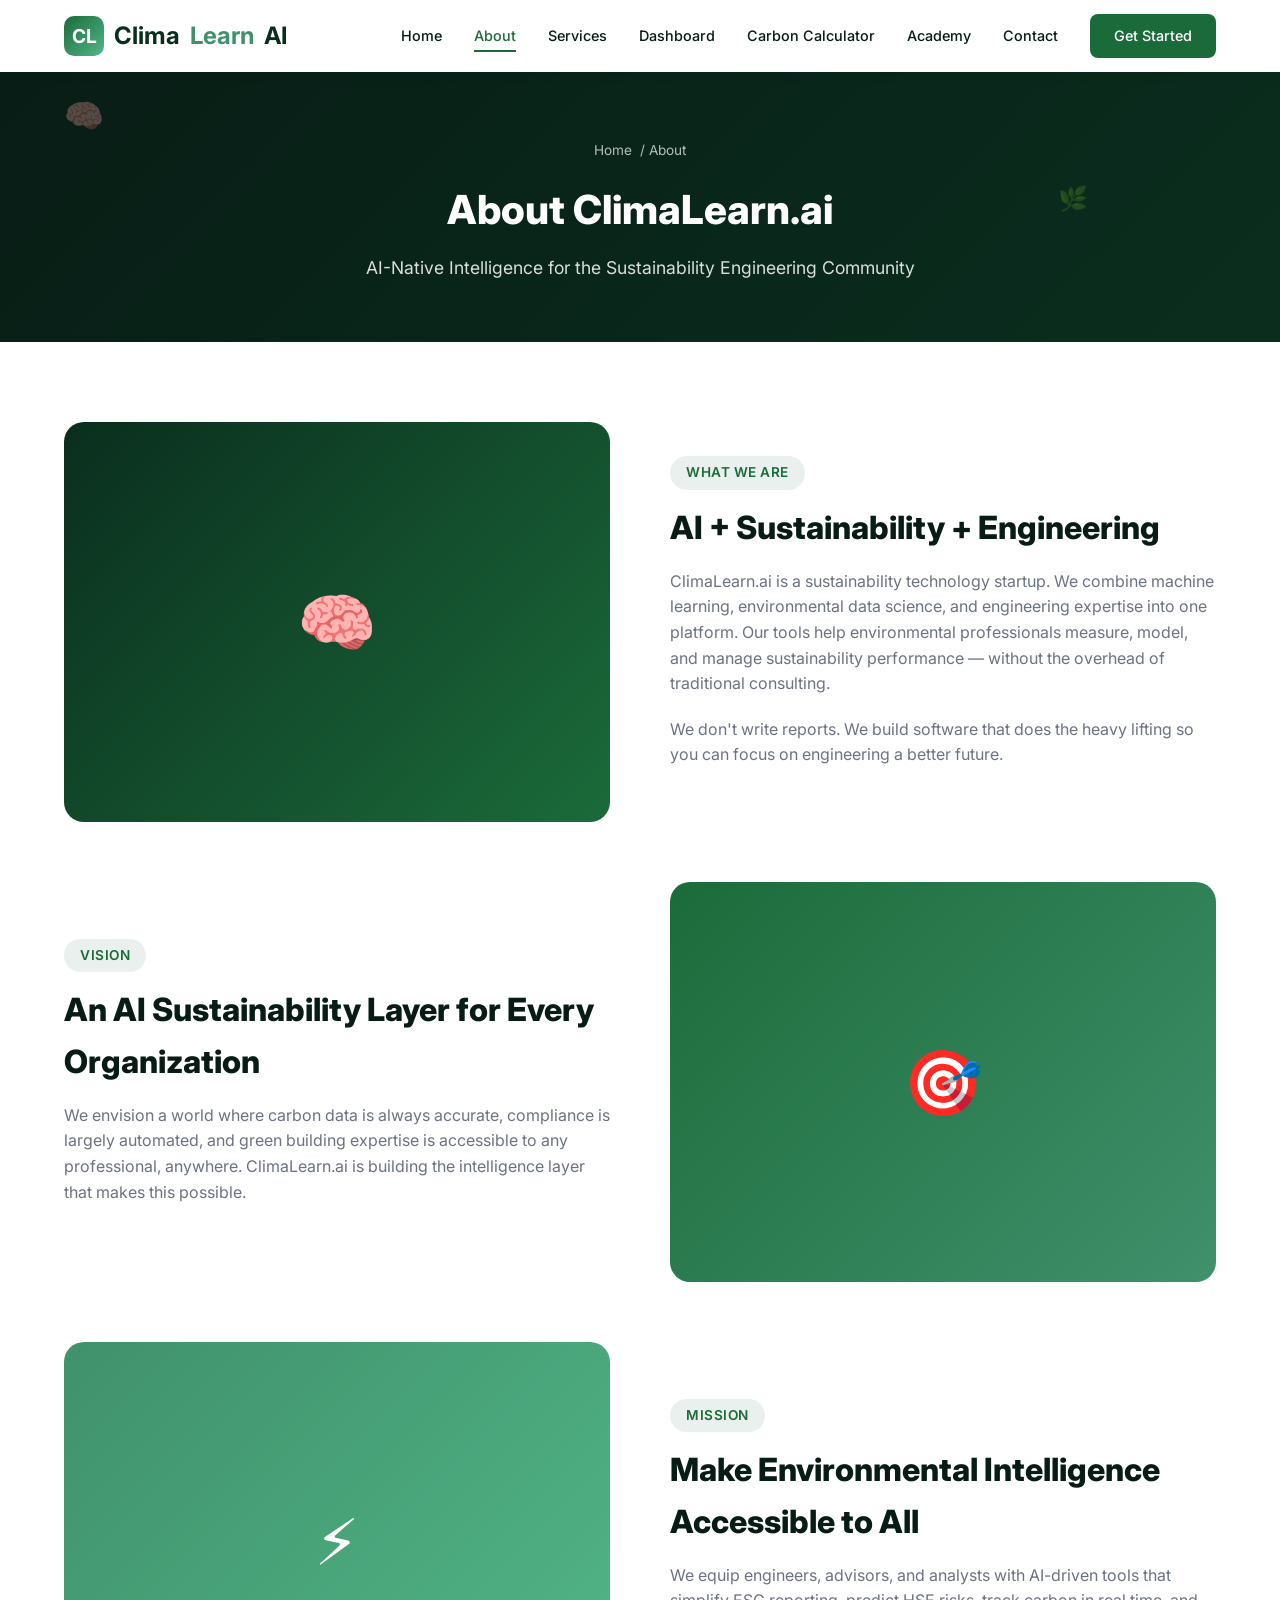
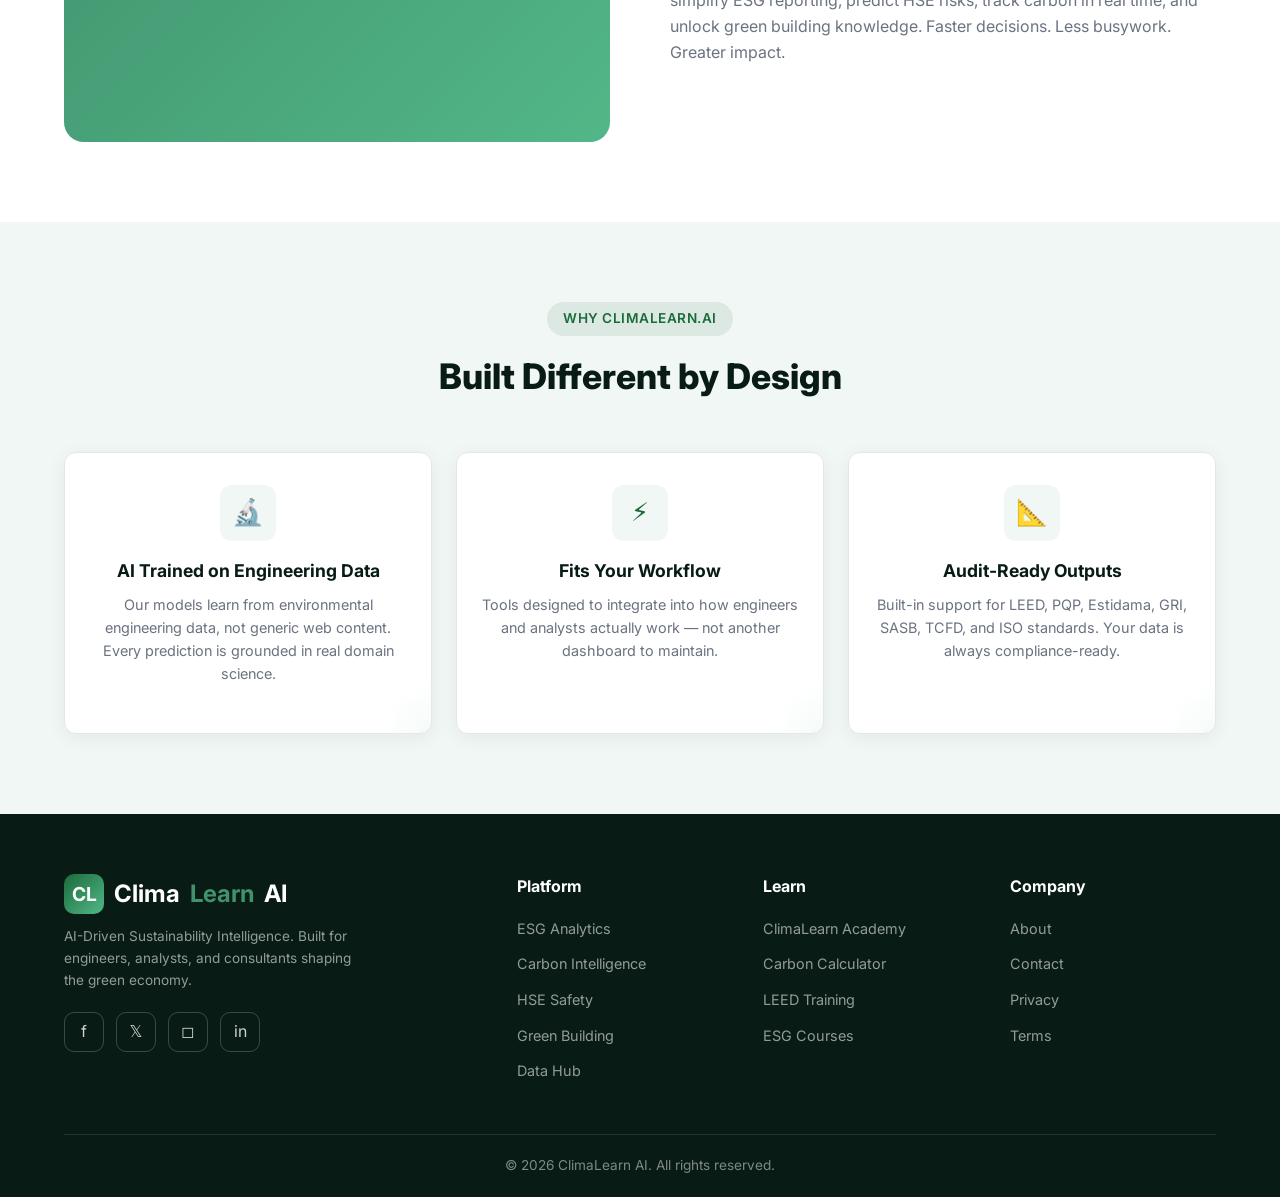
==== about.html @ 294148e2 "Add AI Sustainability Dashboard page with Chart.js KPIs, charts, AI insights, and CSV export" ====
<!DOCTYPE html>
<html lang="en">
<head>
  <meta charset="UTF-8">
  <meta name="viewport" content="width=device-width, initial-scale=1.0">
  <title>About - ClimaLearn AI</title>
  <meta name="description" content="ClimaLearn.ai is an AI-native platform for sustainability engineering, combining machine learning with environmental domain expertise.">
  <link rel="stylesheet" href="css/style.css">
</head>
<body>
  <header class="header">
    <div class="container header-inner">
      <a href="index.html" class="logo">
        <div class="logo-icon">CL</div>
        Clima<span>Learn</span> AI
      </a>
      <button class="mobile-toggle">☰</button>
      <nav class="nav">
        <a href="index.html">Home</a>
        <a href="about.html">About</a>
        <a href="services.html">Services</a>
        <a href="dashboard.html">Dashboard</a>
        <a href="carbon-calculator.html">Carbon Calculator</a>
        <a href="courses.html">Academy</a>
        <a href="contact.html">Contact</a>
        <a href="contact.html" class="nav-cta">Get Started</a>
      </nav>
    </div>
  </header>

  <section class="page-header">
    <div class="float-leaf float-leaf-1">🧠</div>
    <div class="float-leaf float-leaf-3">🌿</div>
    <div class="container">
      <div class="breadcrumb">
        <a href="index.html">Home</a> / About
      </div>
      <h1>About ClimaLearn.ai</h1>
      <p>AI-Native Intelligence for the Sustainability Engineering Community</p>
    </div>
  </section>

  <section class="section">
    <div class="container">
      <div class="about-grid" style="margin-bottom:60px;">
        <div class="about-visual" style="background:linear-gradient(135deg, #0a2e1e, #1b6b3a);">🧠</div>
        <div class="about-text fade-in">
          <span class="section-tag">What We Are</span>
          <h2>AI + Sustainability + Engineering</h2>
          <p>ClimaLearn.ai is a sustainability technology startup. We combine machine learning, environmental data science, and engineering expertise into one platform. Our tools help environmental professionals measure, model, and manage sustainability performance — without the overhead of traditional consulting.</p>
          <p>We don't write reports. We build software that does the heavy lifting so you can focus on engineering a better future.</p>
        </div>
      </div>

      <div class="about-grid" style="margin-bottom:60px;">
        <div class="about-text fade-in">
          <span class="section-tag">Vision</span>
          <h2>An AI Sustainability Layer for Every Organization</h2>
          <p>We envision a world where carbon data is always accurate, compliance is largely automated, and green building expertise is accessible to any professional, anywhere. ClimaLearn.ai is building the intelligence layer that makes this possible.</p>
        </div>
        <div class="about-visual" style="background:linear-gradient(135deg, #1b6b3a, #40916c);">🎯</div>
      </div>

      <div class="about-grid">
        <div class="about-visual" style="background:linear-gradient(135deg, #40916c, #52b788);">⚡</div>
        <div class="about-text fade-in">
          <span class="section-tag">Mission</span>
          <h2>Make Environmental Intelligence Accessible to All</h2>
          <p>We equip engineers, advisors, and analysts with AI-driven tools that simplify ESG reporting, predict HSE risks, track carbon in real time, and unlock green building knowledge. Faster decisions. Less busywork. Greater impact.</p>
        </div>
      </div>
    </div>
  </section>

  <section class="section about-section">
    <div class="container">
      <div class="section-header fade-in">
        <span class="section-tag">Why ClimaLearn.ai</span>
        <h2>Built Different by Design</h2>
      </div>
      <div class="services-grid" style="grid-template-columns:repeat(3,1fr);">
        <div class="service-card fade-in" style="text-align:center;">
          <div class="service-icon" style="margin:0 auto 16px;">🔬</div>
          <h3>AI Trained on Engineering Data</h3>
          <p>Our models learn from environmental engineering data, not generic web content. Every prediction is grounded in real domain science.</p>
        </div>
        <div class="service-card fade-in" style="text-align:center;">
          <div class="service-icon" style="margin:0 auto 16px;">⚡</div>
          <h3>Fits Your Workflow</h3>
          <p>Tools designed to integrate into how engineers and analysts actually work — not another dashboard to maintain.</p>
        </div>
        <div class="service-card fade-in" style="text-align:center;">
          <div class="service-icon" style="margin:0 auto 16px;">📐</div>
          <h3>Audit-Ready Outputs</h3>
          <p>Built-in support for LEED, PQP, Estidama, GRI, SASB, TCFD, and ISO standards. Your data is always compliance-ready.</p>
        </div>
      </div>
    </div>
  </section>

  <footer class="footer">
    <div class="container">
      <div class="footer-grid">
        <div class="footer-brand">
          <a href="index.html" class="logo">
            <div class="logo-icon">CL</div>
            Clima<span>Learn</span> AI
          </a>
          <p style="font-size:0.85rem;opacity:0.7;max-width:300px;">AI-Driven Sustainability Intelligence. Built for engineers, analysts, and consultants shaping the green economy.</p>
          <div class="footer-social">
            <a href="#" aria-label="Facebook">f</a>
            <a href="#" aria-label="Twitter">𝕏</a>
            <a href="#" aria-label="Instagram">◻</a>
            <a href="#" aria-label="LinkedIn">in</a>
          </div>
        </div>
        <div>
          <h4>Platform</h4>
          <ul>
            <li><a href="services.html">ESG Analytics</a></li>
            <li><a href="services.html">Carbon Intelligence</a></li>
            <li><a href="services.html">HSE Safety</a></li>
            <li><a href="services.html">Green Building</a></li>
            <li><a href="services.html">Data Hub</a></li>
          </ul>
        </div>
        <div>
          <h4>Learn</h4>
          <ul>
            <li><a href="courses.html">ClimaLearn Academy</a></li>
            <li><a href="carbon-calculator.html">Carbon Calculator</a></li>
            <li><a href="courses.html">LEED Training</a></li>
            <li><a href="courses.html">ESG Courses</a></li>
          </ul>
        </div>
        <div>
          <h4>Company</h4>
          <ul>
            <li><a href="about.html">About</a></li>
            <li><a href="contact.html">Contact</a></li>
            <li><a href="#">Privacy</a></li>
            <li><a href="#">Terms</a></li>
          </ul>
        </div>
      </div>
      <div class="footer-bottom">© 2026 ClimaLearn AI. All rights reserved.</div>
    </div>
  </footer>
  <script src="js/main.js"></script>
</body>
</html>
---- css/style.css ----
@import url('https://fonts.googleapis.com/css2?family=Inter:wght@400;500;600;700;800&display=swap');

* {
  margin: 0;
  padding: 0;
  box-sizing: border-box;
}

:root {
  --primary: #1b6b3a;
  --primary-dark: #0a2e1e;
  --primary-light: #40916c;
  --secondary: #95d5b2;
  --accent: #52b788;
  --light: #f0f7f4;
  --dark: #081c15;
  --gray: #6b7280;
  --light-gray: #e5e7eb;
  --white: #ffffff;
  --chart: #00b4d8;
  --warn: #f4a261;
  --error: #e76f51;
  --shadow: 0 4px 20px rgba(0, 0, 0, 0.06);
  --shadow-hover: 0 8px 30px rgba(0, 0, 0, 0.1);
  --radius: 12px;
  --transition: all 0.3s ease;
}

html {
  scroll-behavior: smooth;
}

body {
  font-family: 'Inter', system-ui, -apple-system, sans-serif;
  color: #333;
  line-height: 1.6;
  background: var(--white);
}

a {
  text-decoration: none;
  color: inherit;
}

ul {
  list-style: none;
}

.container {
  max-width: 1200px;
  margin: 0 auto;
  padding: 0 24px;
}

/* Header */
.header {
  position: fixed;
  top: 0;
  left: 0;
  right: 0;
  z-index: 1000;
  background: var(--white);
  box-shadow: 0 2px 10px rgba(0, 0, 0, 0.06);
  transition: var(--transition);
}

.header.scrolled {
  box-shadow: 0 4px 20px rgba(0, 0, 0, 0.1);
}

.header-inner {
  display: flex;
  align-items: center;
  justify-content: space-between;
  height: 72px;
}

.logo {
  display: flex;
  align-items: center;
  gap: 10px;
  font-size: 1.5rem;
  font-weight: 700;
  color: var(--primary-dark);
}

.logo-icon {
  width: 40px;
  height: 40px;
  background: linear-gradient(135deg, var(--primary), var(--accent));
  border-radius: 10px;
  display: flex;
  align-items: center;
  justify-content: center;
  color: white;
  font-size: 1.2rem;
}

.logo span {
  color: var(--primary-light);
}

.nav {
  display: flex;
  align-items: center;
  gap: 32px;
}

.nav a {
  font-size: 0.9rem;
  font-weight: 500;
  color: var(--dark);
  transition: var(--transition);
  position: relative;
}

.nav a::after {
  content: '';
  position: absolute;
  bottom: -4px;
  left: 0;
  width: 0;
  height: 2px;
  background: var(--primary);
  transition: var(--transition);
}

.nav a:hover::after,
.nav a.active::after {
  width: 100%;
}

.nav a:hover {
  color: var(--primary);
}

.nav a.active {
  color: var(--primary);
}

.nav-cta {
  background: var(--primary);
  color: var(--white) !important;
  padding: 10px 24px;
  border-radius: 8px;
  font-weight: 600;
  transition: var(--transition);
}

.nav-cta::after {
  display: none !important;
}

.nav-cta:hover {
  background: var(--primary-dark) !important;
  color: var(--white) !important;
}

.mobile-toggle {
  display: none;
  background: none;
  border: none;
  font-size: 1.5rem;
  cursor: pointer;
  color: var(--dark);
}

/* Hero */
.hero {
  padding: 140px 0 80px;
  background: linear-gradient(135deg, var(--light) 0%, #d8f3dc 100%);
  position: relative;
  overflow: hidden;
}

.hero::before {
  content: '';
  position: absolute;
  top: -50%;
  right: -20%;
  width: 600px;
  height: 600px;
  background: radial-gradient(circle, rgba(82, 183, 136, 0.15) 0%, transparent 70%);
  border-radius: 50%;
}

.hero .container {
  display: grid;
  grid-template-columns: 1fr 1fr;
  gap: 60px;
  align-items: center;
  position: relative;
  z-index: 1;
}

.hero-content h1 {
  font-size: 3rem;
  font-weight: 800;
  line-height: 1.2;
  color: var(--dark);
  margin-bottom: 20px;
}

.hero-content h1 span {
  color: var(--primary);
  position: relative;
}

.hero-content p {
  font-size: 1.1rem;
  color: var(--gray);
  margin-bottom: 32px;
  max-width: 540px;
}

.hero-buttons {
  display: flex;
  gap: 16px;
  flex-wrap: wrap;
}

.btn {
  display: inline-flex;
  align-items: center;
  gap: 8px;
  padding: 14px 32px;
  border-radius: 8px;
  font-weight: 600;
  font-size: 0.95rem;
  border: none;
  cursor: pointer;
  transition: var(--transition);
}

.btn-primary {
  background: var(--primary);
  color: var(--white);
}

.btn-primary:hover {
  background: var(--primary-dark);
  transform: translateY(-2px);
  box-shadow: 0 8px 25px rgba(45, 106, 79, 0.3);
}

.btn-outline {
  background: transparent;
  border: 2px solid var(--primary);
  color: var(--primary);
}

.btn-outline:hover {
  background: var(--primary);
  color: var(--white);
  transform: translateY(-2px);
}

.btn-light {
  background: var(--white);
  color: var(--primary);
}

.btn-light:hover {
  box-shadow: var(--shadow-hover);
  transform: translateY(-2px);
}

.hero-image {
  display: flex;
  justify-content: center;
}

.hero-illustration {
  width: 100%;
  max-width: 500px;
  height: 400px;
  background: linear-gradient(135deg, var(--primary-light), var(--accent), var(--secondary));
  border-radius: 20px;
  display: flex;
  align-items: center;
  justify-content: center;
  color: white;
  font-size: 5rem;
  position: relative;
  overflow: hidden;
}

.hero-illustration::before {
  content: '';
  position: absolute;
  inset: 0;
  background: url("data:image/svg+xml,%3Csvg xmlns='http://www.w3.org/2000/svg' viewBox='0 0 800 800'%3E%3Cpath fill='%23ffffff' fill-opacity='0.1' d='M400 0C179.1 0 0 179.1 0 400s179.1 400 400 400 400-179.1 400-400S620.9 0 400 0z'/%3E%3C/svg%3E") center/cover;
  opacity: 0.3;
}

/* Stats Bar */
.stats-bar {
  background: var(--white);
  padding: 40px 0;
  border-bottom: 1px solid var(--light-gray);
}

.stats-grid {
  display: grid;
  grid-template-columns: repeat(4, 1fr);
  gap: 24px;
  text-align: center;
}

.stat-item h3 {
  font-size: 2.2rem;
  font-weight: 800;
  color: var(--primary);
  margin-bottom: 4px;
}

.stat-item p {
  font-size: 0.9rem;
  color: var(--gray);
}

/* Sections */
.section {
  padding: 80px 0;
}

.section-header {
  text-align: center;
  margin-bottom: 48px;
}

.section-tag {
  display: inline-block;
  background: rgba(45, 106, 79, 0.1);
  color: var(--primary);
  padding: 6px 16px;
  border-radius: 20px;
  font-size: 0.85rem;
  font-weight: 600;
  margin-bottom: 12px;
  text-transform: uppercase;
  letter-spacing: 0.5px;
}

.section-header h2 {
  font-size: 2.2rem;
  font-weight: 800;
  color: var(--dark);
  margin-bottom: 12px;
}

.section-header p {
  color: var(--gray);
  max-width: 600px;
  margin: 0 auto;
  font-size: 1.05rem;
}

/* Services Grid */
.services-grid {
  display: grid;
  grid-template-columns: repeat(3, 1fr);
  gap: 24px;
}

.service-card {
  background: var(--white);
  border-radius: var(--radius);
  padding: 32px 24px;
  box-shadow: var(--shadow);
  transition: var(--transition);
  border: 1px solid var(--light-gray);
  position: relative;
  overflow: hidden;
}

.service-card:hover {
  transform: translateY(-6px);
  box-shadow: var(--shadow-hover);
  border-color: var(--secondary);
}

.service-card::before {
  content: '';
  position: absolute;
  top: 0;
  left: 0;
  right: 0;
  height: 4px;
  background: linear-gradient(90deg, var(--primary), var(--accent));
  transform: scaleX(0);
  transform-origin: left;
  transition: var(--transition);
}

.service-card:hover::before {
  transform: scaleX(1);
}

.service-icon {
  width: 56px;
  height: 56px;
  background: var(--light);
  border-radius: 12px;
  display: flex;
  align-items: center;
  justify-content: center;
  font-size: 1.6rem;
  margin-bottom: 16px;
  color: var(--primary);
}

.service-card h3 {
  font-size: 1.1rem;
  font-weight: 700;
  color: var(--dark);
  margin-bottom: 8px;
}

.service-card p {
  font-size: 0.9rem;
  color: var(--gray);
  margin-bottom: 16px;
  line-height: 1.6;
}

.service-link {
  color: var(--primary);
  font-weight: 600;
  font-size: 0.9rem;
  display: inline-flex;
  align-items: center;
  gap: 6px;
  transition: var(--transition);
}

.service-link:hover {
  gap: 10px;
}

/* About Section */
.about-section {
  background: var(--light);
}

.about-grid {
  display: grid;
  grid-template-columns: 1fr 1fr;
  gap: 60px;
  align-items: center;
}

.about-visual {
  width: 100%;
  height: 400px;
  background: linear-gradient(135deg, var(--primary-dark), var(--primary));
  border-radius: 20px;
  display: flex;
  align-items: center;
  justify-content: center;
  color: white;
  font-size: 4rem;
  position: relative;
}

.about-text h2 {
  font-size: 2rem;
  font-weight: 800;
  color: var(--dark);
  margin-bottom: 16px;
}

.about-text p {
  color: var(--gray);
  margin-bottom: 20px;
  font-size: 1rem;
}

.about-text .btn {
  margin-top: 8px;
}

/* Solutions / Features */
.features-grid {
  display: grid;
  grid-template-columns: repeat(2, 1fr);
  gap: 20px;
}

.feature-card {
  display: flex;
  align-items: flex-start;
  gap: 16px;
  padding: 24px;
  background: var(--light);
  border-radius: var(--radius);
  transition: var(--transition);
}

.feature-card:hover {
  background: #d8f3dc;
}

.feature-icon {
  width: 44px;
  height: 44px;
  min-width: 44px;
  background: var(--white);
  border-radius: 10px;
  display: flex;
  align-items: center;
  justify-content: center;
  font-size: 1.2rem;
  color: var(--primary);
  box-shadow: 0 2px 8px rgba(0, 0, 0, 0.06);
}

.feature-card h4 {
  font-size: 1rem;
  font-weight: 700;
  color: var(--dark);
  margin-bottom: 4px;
}

.feature-card p {
  font-size: 0.85rem;
  color: var(--gray);
}

/* Courses */
.courses-section {
  background: var(--light);
}

.courses-grid {
  display: grid;
  grid-template-columns: repeat(3, 1fr);
  gap: 24px;
}

.course-card {
  background: var(--white);
  border-radius: var(--radius);
  overflow: hidden;
  box-shadow: var(--shadow);
  transition: var(--transition);
}

.course-card:hover {
  transform: translateY(-4px);
  box-shadow: var(--shadow-hover);
}

.course-image {
  height: 180px;
  background: linear-gradient(135deg, var(--primary), var(--accent));
  display: flex;
  align-items: center;
  justify-content: center;
  color: white;
  font-size: 2.5rem;
}

.course-body {
  padding: 20px;
}

.course-body h3 {
  font-size: 1.05rem;
  font-weight: 700;
  margin-bottom: 8px;
  color: var(--dark);
}

.course-body p {
  font-size: 0.85rem;
  color: var(--gray);
  margin-bottom: 12px;
}

.course-meta {
  display: flex;
  justify-content: space-between;
  align-items: center;
  padding-top: 12px;
  border-top: 1px solid var(--light-gray);
  font-size: 0.85rem;
}

.course-price {
  font-weight: 700;
  color: var(--primary);
  font-size: 1.1rem;
}

.course-instructor {
  color: var(--gray);
  font-size: 0.8rem;
}

/* Pricing */
.pricing-grid {
  display: grid;
  grid-template-columns: repeat(4, 1fr);
  gap: 20px;
}

.pricing-card {
  background: var(--white);
  border-radius: var(--radius);
  padding: 28px 20px;
  text-align: center;
  box-shadow: var(--shadow);
  border: 1px solid var(--light-gray);
  transition: var(--transition);
}

.pricing-card:hover {
  transform: translateY(-4px);
  box-shadow: var(--shadow-hover);
}

.pricing-card.featured {
  border-color: var(--primary);
  position: relative;
}

.pricing-card.featured::before {
  content: 'Popular';
  position: absolute;
  top: -12px;
  left: 50%;
  transform: translateX(-50%);
  background: var(--primary);
  color: var(--white);
  padding: 4px 16px;
  border-radius: 20px;
  font-size: 0.75rem;
  font-weight: 600;
}

.pricing-icon {
  font-size: 2rem;
  margin-bottom: 12px;
}

.pricing-card h4 {
  font-size: 1rem;
  font-weight: 700;
  color: var(--dark);
  margin-bottom: 4px;
}

.pricing-card .price {
  font-size: 2rem;
  font-weight: 800;
  color: var(--primary);
  margin: 8px 0;
}

.pricing-card .price span {
  font-size: 0.9rem;
  color: var(--gray);
  font-weight: 400;
}

.pricing-features {
  margin: 16px 0;
}

.pricing-features li {
  padding: 6px 0;
  font-size: 0.85rem;
  color: var(--gray);
}

.pricing-card .btn {
  width: 100%;
  justify-content: center;
}

/* Carbon Calculator */
.calculator-section {
  background: var(--light);
}

.calculator-wrapper {
  max-width: 700px;
  margin: 0 auto;
  background: var(--white);
  border-radius: var(--radius);
  padding: 40px;
  box-shadow: var(--shadow);
}

.form-group {
  margin-bottom: 24px;
}

.form-group label {
  display: block;
  font-weight: 600;
  color: var(--dark);
  margin-bottom: 8px;
  font-size: 0.95rem;
}

.form-group input,
.form-group select {
  width: 100%;
  padding: 12px 16px;
  border: 2px solid var(--light-gray);
  border-radius: 8px;
  font-size: 0.95rem;
  transition: var(--transition);
  font-family: inherit;
}

.form-group input:focus,
.form-group select:focus {
  outline: none;
  border-color: var(--primary);
  box-shadow: 0 0 0 3px rgba(45, 106, 79, 0.1);
}

.calculator-result {
  text-align: center;
  padding: 24px;
  background: var(--light);
  border-radius: var(--radius);
  margin-top: 24px;
}

.calculator-result.hidden {
  display: none;
}

.calculator-result .result-number {
  font-size: 3rem;
  font-weight: 800;
  color: var(--primary);
}

.calculator-result p {
  color: var(--gray);
  font-size: 0.95rem;
}

/* Contact */
.contact-grid {
  display: grid;
  grid-template-columns: 1fr 1fr;
  gap: 48px;
}

.contact-info h3 {
  font-size: 1.5rem;
  font-weight: 700;
  color: var(--dark);
  margin-bottom: 16px;
}

.contact-info p {
  color: var(--gray);
  margin-bottom: 24px;
}

.contact-detail {
  display: flex;
  align-items: center;
  gap: 12px;
  margin-bottom: 16px;
}

.contact-detail .icon {
  width: 40px;
  height: 40px;
  background: var(--light);
  border-radius: 10px;
  display: flex;
  align-items: center;
  justify-content: center;
  color: var(--primary);
  font-size: 1.1rem;
}

.contact-detail div {
  font-size: 0.9rem;
}

.contact-detail div strong {
  display: block;
  color: var(--dark);
  font-size: 0.85rem;
}

.contact-form input,
.contact-form textarea {
  width: 100%;
  padding: 14px 16px;
  border: 2px solid var(--light-gray);
  border-radius: 8px;
  font-size: 0.95rem;
  transition: var(--transition);
  margin-bottom: 16px;
  font-family: inherit;
}

.contact-form input:focus,
.contact-form textarea:focus {
  outline: none;
  border-color: var(--primary);
  box-shadow: 0 0 0 3px rgba(45, 106, 79, 0.1);
}

.contact-form textarea {
  resize: vertical;
  min-height: 120px;
}

/* Page Header */
.page-header {
  padding: 140px 0 60px;
  background: linear-gradient(135deg, var(--dark) 0%, var(--primary-dark) 100%);
  color: var(--white);
  text-align: center;
}

.page-header h1 {
  font-size: 2.5rem;
  font-weight: 800;
  margin-bottom: 12px;
}

.page-header p {
  font-size: 1.1rem;
  opacity: 0.85;
  max-width: 600px;
  margin: 0 auto;
}

/* Breadcrumb */
.breadcrumb {
  display: flex;
  justify-content: center;
  gap: 8px;
  margin-bottom: 16px;
  font-size: 0.85rem;
  opacity: 0.7;
}

.breadcrumb a {
  color: var(--white);
}

.breadcrumb a:hover {
  text-decoration: underline;
}

/* Footer */
.footer {
  background: var(--dark);
  color: rgba(255, 255, 255, 0.8);
  padding: 60px 0 0;
}

.footer-grid {
  display: grid;
  grid-template-columns: 2fr 1fr 1fr 1fr;
  gap: 40px;
  padding-bottom: 40px;
  border-bottom: 1px solid rgba(255, 255, 255, 0.1);
}

.footer-brand .logo {
  color: var(--white);
  margin-bottom: 12px;
}

.footer-brand p {
  font-size: 0.9rem;
  opacity: 0.7;
  margin-bottom: 20px;
  max-width: 300px;
}

.footer h4 {
  color: var(--white);
  font-size: 1rem;
  font-weight: 700;
  margin-bottom: 16px;
}

.footer ul li {
  margin-bottom: 10px;
}

.footer ul li a {
  font-size: 0.9rem;
  opacity: 0.7;
  transition: var(--transition);
}

.footer ul li a:hover {
  opacity: 1;
  color: var(--accent);
}

.footer-social {
  display: flex;
  gap: 12px;
  margin-top: 16px;
}

.footer-social a {
  width: 40px;
  height: 40px;
  border-radius: 10px;
  border: 1px solid rgba(255, 255, 255, 0.2);
  display: flex;
  align-items: center;
  justify-content: center;
  transition: var(--transition);
  font-size: 1rem;
}

.footer-social a:hover {
  background: var(--primary);
  border-color: var(--primary);
}

.footer-bottom {
  text-align: center;
  padding: 20px 0;
  font-size: 0.85rem;
  opacity: 0.6;
}

/* Floating Animations */
@keyframes float {
  0%, 100% { transform: translateY(0) rotate(0deg); }
  33% { transform: translateY(-20px) rotate(5deg); }
  66% { transform: translateY(-10px) rotate(-3deg); }
}

@keyframes float-slow {
  0%, 100% { transform: translateY(0) translateX(0); }
  50% { transform: translateY(-15px) translateX(10px); }
}

@keyframes spin-slow {
  0% { transform: rotate(0deg); }
  100% { transform: rotate(360deg); }
}

@keyframes pulse-glow {
  0%, 100% { opacity: 0.6; transform: scale(1); }
  50% { opacity: 1; transform: scale(1.05); }
}

@keyframes slide-in-left {
  0% { transform: translateX(-100px); opacity: 0; }
  100% { transform: translateX(0); opacity: 1; }
}

@keyframes slide-in-right {
  0% { transform: translateX(100px); opacity: 0; }
  100% { transform: translateX(0); opacity: 1; }
}

@keyframes bounce-arrow {
  0%, 100% { transform: translateY(0); }
  50% { transform: translateY(10px); }
}

.float-leaf {
  position: absolute;
  font-size: 2rem;
  opacity: 0.3;
  pointer-events: none;
  z-index: 0;
}

.float-leaf-1 {
  top: 10%;
  left: 5%;
  animation: float 6s ease-in-out infinite;
}

.float-leaf-2 {
  bottom: 15%;
  right: 8%;
  animation: float-slow 8s ease-in-out infinite;
  font-size: 3rem;
}

.float-leaf-3 {
  top: 20%;
  right: 15%;
  animation: spin-slow 12s linear infinite;
  font-size: 1.5rem;
}

.float-leaf-4 {
  bottom: 25%;
  left: 10%;
  animation: float 7s ease-in-out infinite;
  animation-delay: -2s;
}

.bounce-arrow {
  animation: bounce-arrow 2s ease-in-out infinite;
}

.pulse-icon {
  animation: pulse-glow 3s ease-in-out infinite;
}

.hero-illustration {
  animation: float-slow 6s ease-in-out infinite;
}

.service-card:nth-child(1) .service-icon { animation: float 5s ease-in-out infinite; }
.service-card:nth-child(2) .service-icon { animation: float 6s ease-in-out infinite; animation-delay: -1s; }
.service-card:nth-child(3) .service-icon { animation: float 5.5s ease-in-out infinite; animation-delay: -2s; }
.service-card:nth-child(4) .service-icon { animation: float 7s ease-in-out infinite; animation-delay: -0.5s; }
.service-card:nth-child(5) .service-icon { animation: float 6.5s ease-in-out infinite; animation-delay: -1.5s; }
.service-card:nth-child(6) .service-icon { animation: float 5.8s ease-in-out infinite; animation-delay: -2.5s; }

/* Hero decorative shapes */
.hero-shape {
  position: absolute;
  border-radius: 50%;
  pointer-events: none;
  z-index: 0;
}

.hero-shape-1 {
  width: 80px;
  height: 80px;
  background: rgba(82, 183, 136, 0.1);
  top: 15%;
  right: 10%;
  animation: float 7s ease-in-out infinite;
}

.hero-shape-2 {
  width: 50px;
  height: 50px;
  background: rgba(45, 106, 79, 0.08);
  bottom: 20%;
  left: 8%;
  animation: float-slow 9s ease-in-out infinite;
}

.hero-shape-3 {
  width: 120px;
  height: 120px;
  border: 2px solid rgba(82, 183, 136, 0.1);
  top: 30%;
  left: 20%;
  animation: spin-slow 15s linear infinite;
}

/* Service card hover image effect */
.service-card {
  overflow: hidden;
}

.service-card::after {
  content: '';
  position: absolute;
  bottom: -50px;
  right: -50px;
  width: 100px;
  height: 100px;
  background: radial-gradient(circle, rgba(82, 183, 136, 0.06) 0%, transparent 70%);
  border-radius: 50%;
  transition: var(--transition);
}

.service-card:hover::after {
  transform: scale(3);
}

/* Floating decorative elements on pages */
.deco-leaf {
  position: absolute;
  opacity: 0.08;
  pointer-events: none;
  font-size: 4rem;
}

.deco-leaf-tl {
  top: 40px;
  left: 20px;
  animation: float 8s ease-in-out infinite;
}

.deco-leaf-br {
  bottom: 40px;
  right: 20px;
  animation: spin-slow 20s linear infinite;
}

/* Responsive */
@media (max-width: 968px) {
  .hero .container {
    grid-template-columns: 1fr;
    text-align: center;
  }

  .hero-content p {
    margin: 0 auto 32px;
  }

  .hero-buttons {
    justify-content: center;
  }

  .hero-illustration {
    height: 300px;
  }

  .services-grid,
  .courses-grid {
    grid-template-columns: repeat(2, 1fr);
  }

  .pricing-grid {
    grid-template-columns: repeat(2, 1fr);
  }

  .stats-grid {
    grid-template-columns: repeat(2, 1fr);
  }

  .about-grid {
    grid-template-columns: 1fr;
  }

  .contact-grid {
    grid-template-columns: 1fr;
  }

  .footer-grid {
    grid-template-columns: 1fr 1fr;
  }

  .features-grid {
    grid-template-columns: 1fr;
  }
}

@media (max-width: 640px) {
  .mobile-toggle {
    display: block;
  }

  .nav {
    display: none;
    position: absolute;
    top: 72px;
    left: 0;
    right: 0;
    background: var(--white);
    flex-direction: column;
    padding: 24px;
    box-shadow: 0 10px 30px rgba(0, 0, 0, 0.1);
    gap: 16px;
  }

  .nav.open {
    display: flex;
  }

  .services-grid,
  .courses-grid,
  .pricing-grid {
    grid-template-columns: 1fr;
  }

  .hero-content h1 {
    font-size: 2rem;
  }

  .section-header h2 {
    font-size: 1.6rem;
  }

  .calculator-wrapper {
    padding: 24px;
  }

  .stats-grid {
    grid-template-columns: repeat(2, 1fr);
  }

  .footer-grid {
    grid-template-columns: 1fr;
  }
}

/* Animations */
.fade-in {
  opacity: 0;
  transform: translateY(20px);
  transition: opacity 0.6s ease, transform 0.6s ease;
}

.fade-in.visible {
  opacity: 1;
  transform: translateY(0);
}
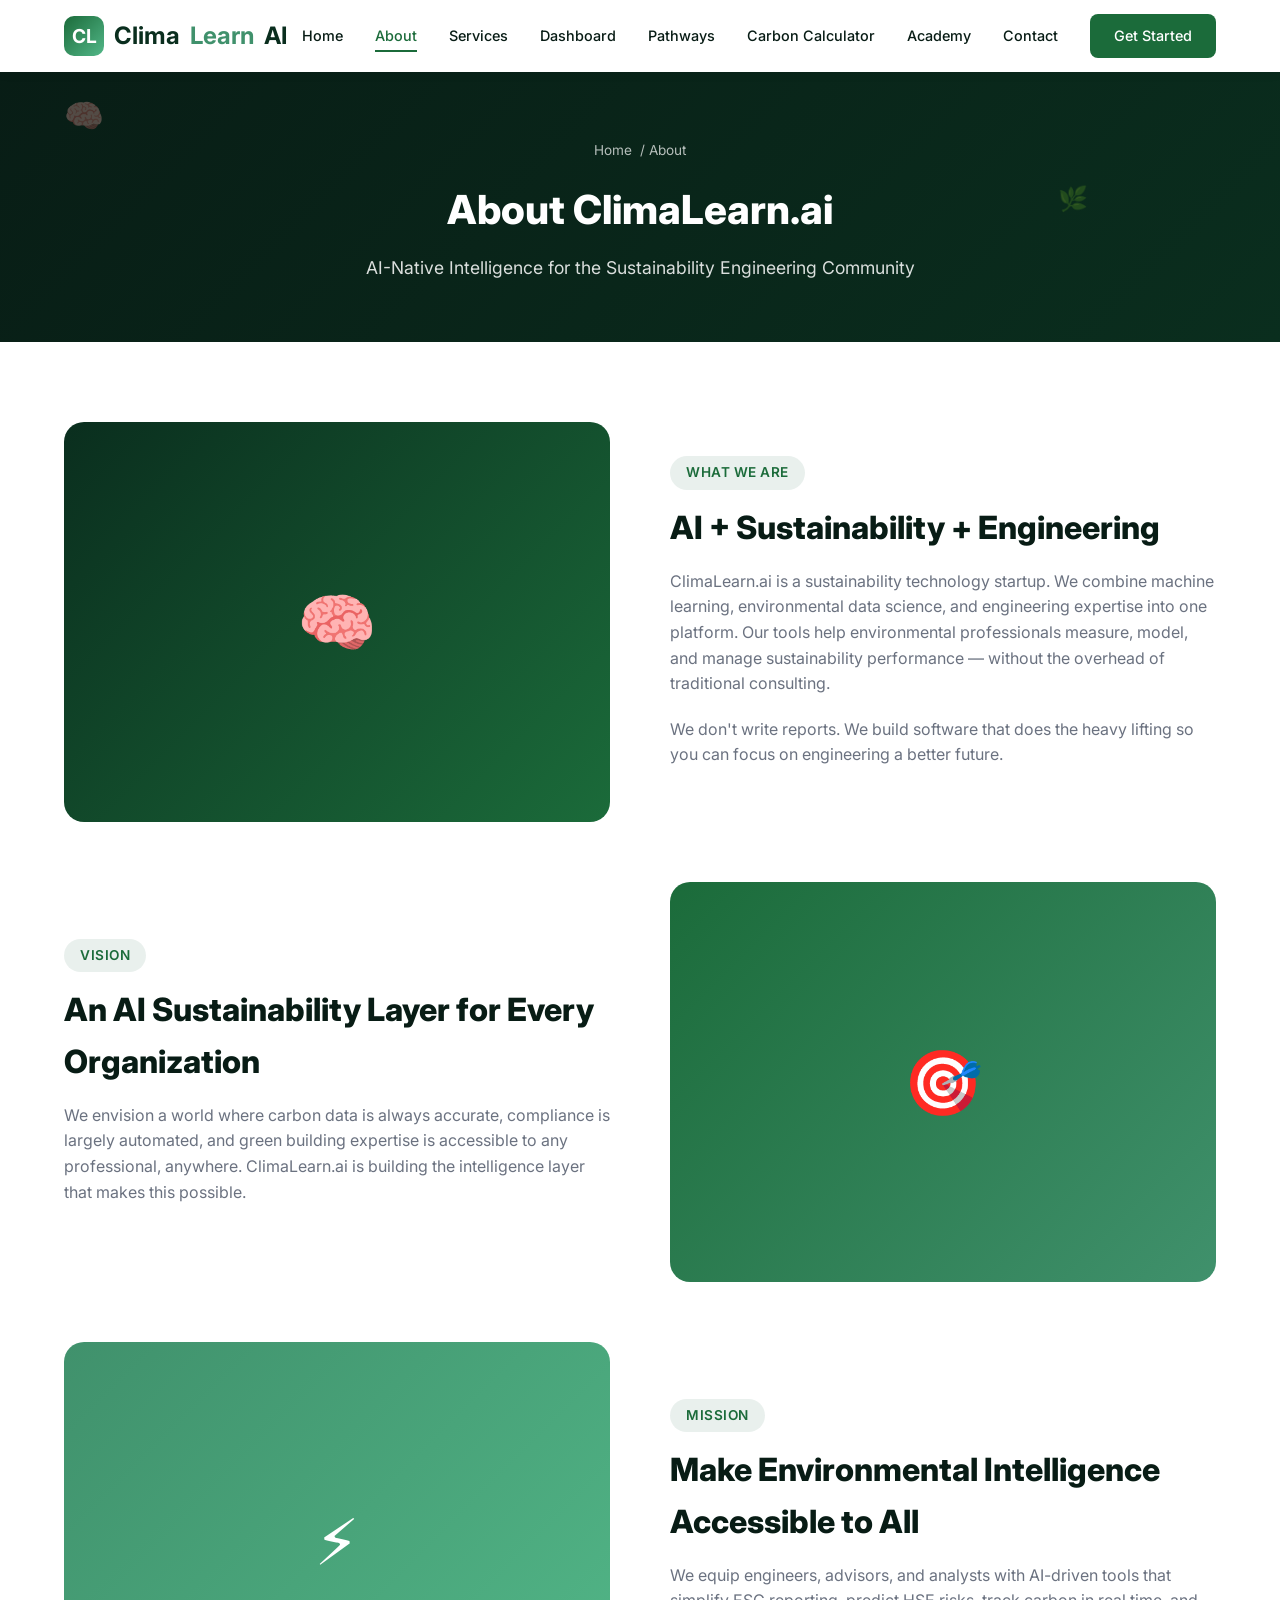
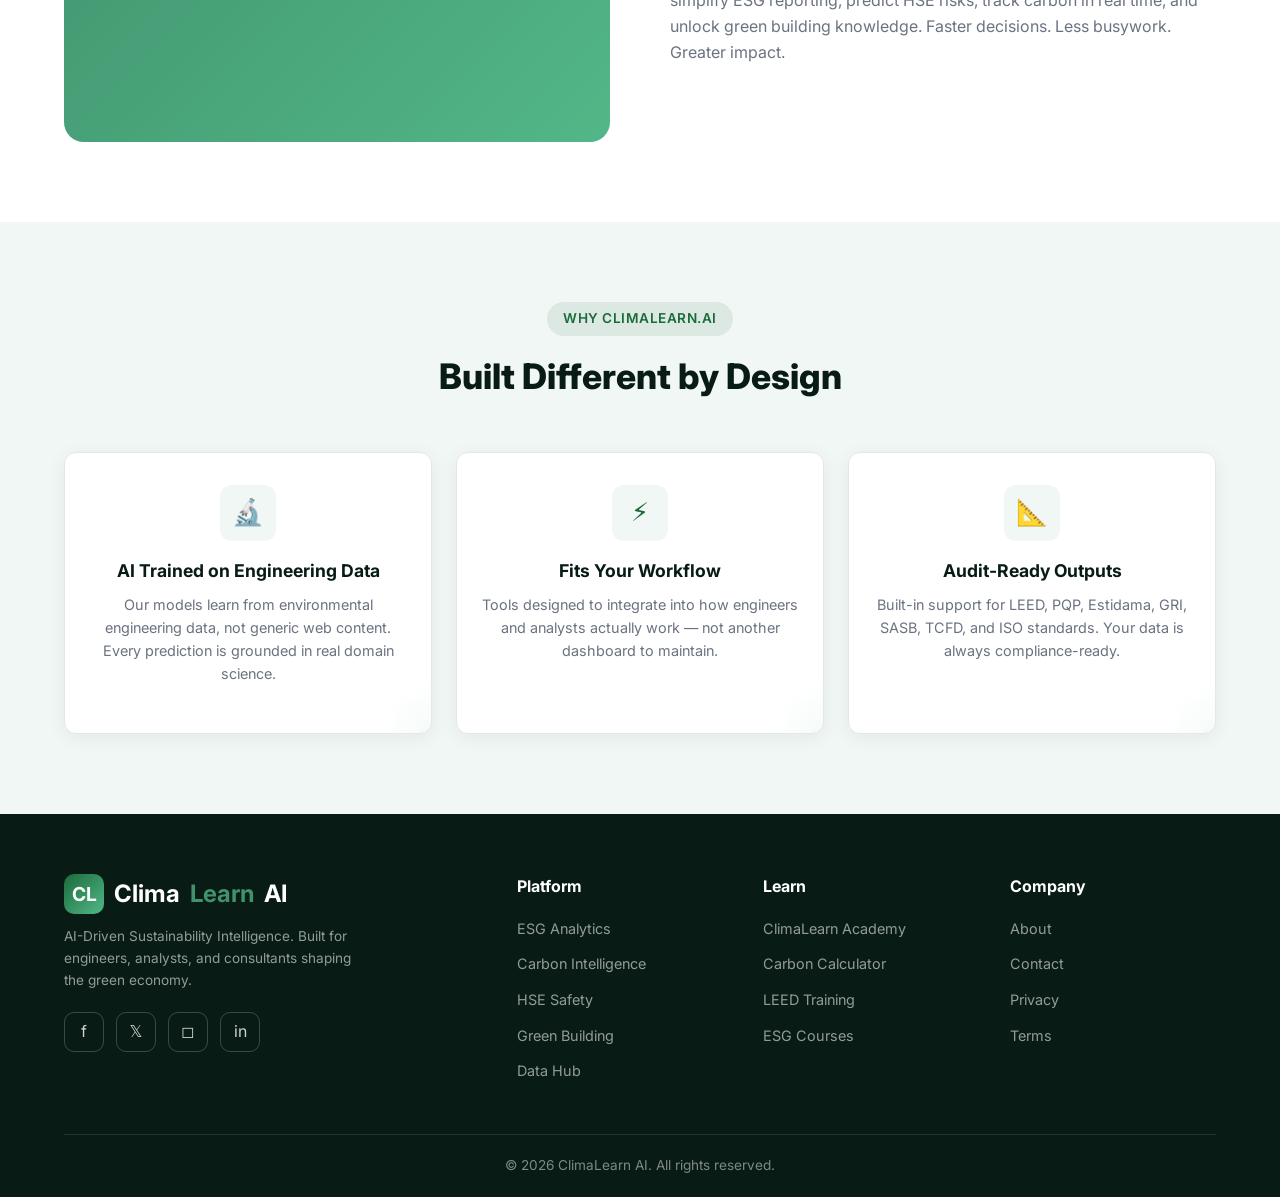
==== commit 6c3a7192: "Add Reduction Pathways page: scenario modeling, frameworks, key features, and professional recommend" ====
--- a/about.html
+++ b/about.html
@@ -20,6 +20,7 @@
         <a href="about.html">About</a>
         <a href="services.html">Services</a>
         <a href="dashboard.html">Dashboard</a>
+        <a href="reduction-pathways.html">Pathways</a>
         <a href="carbon-calculator.html">Carbon Calculator</a>
         <a href="courses.html">Academy</a>
         <a href="contact.html">Contact</a>
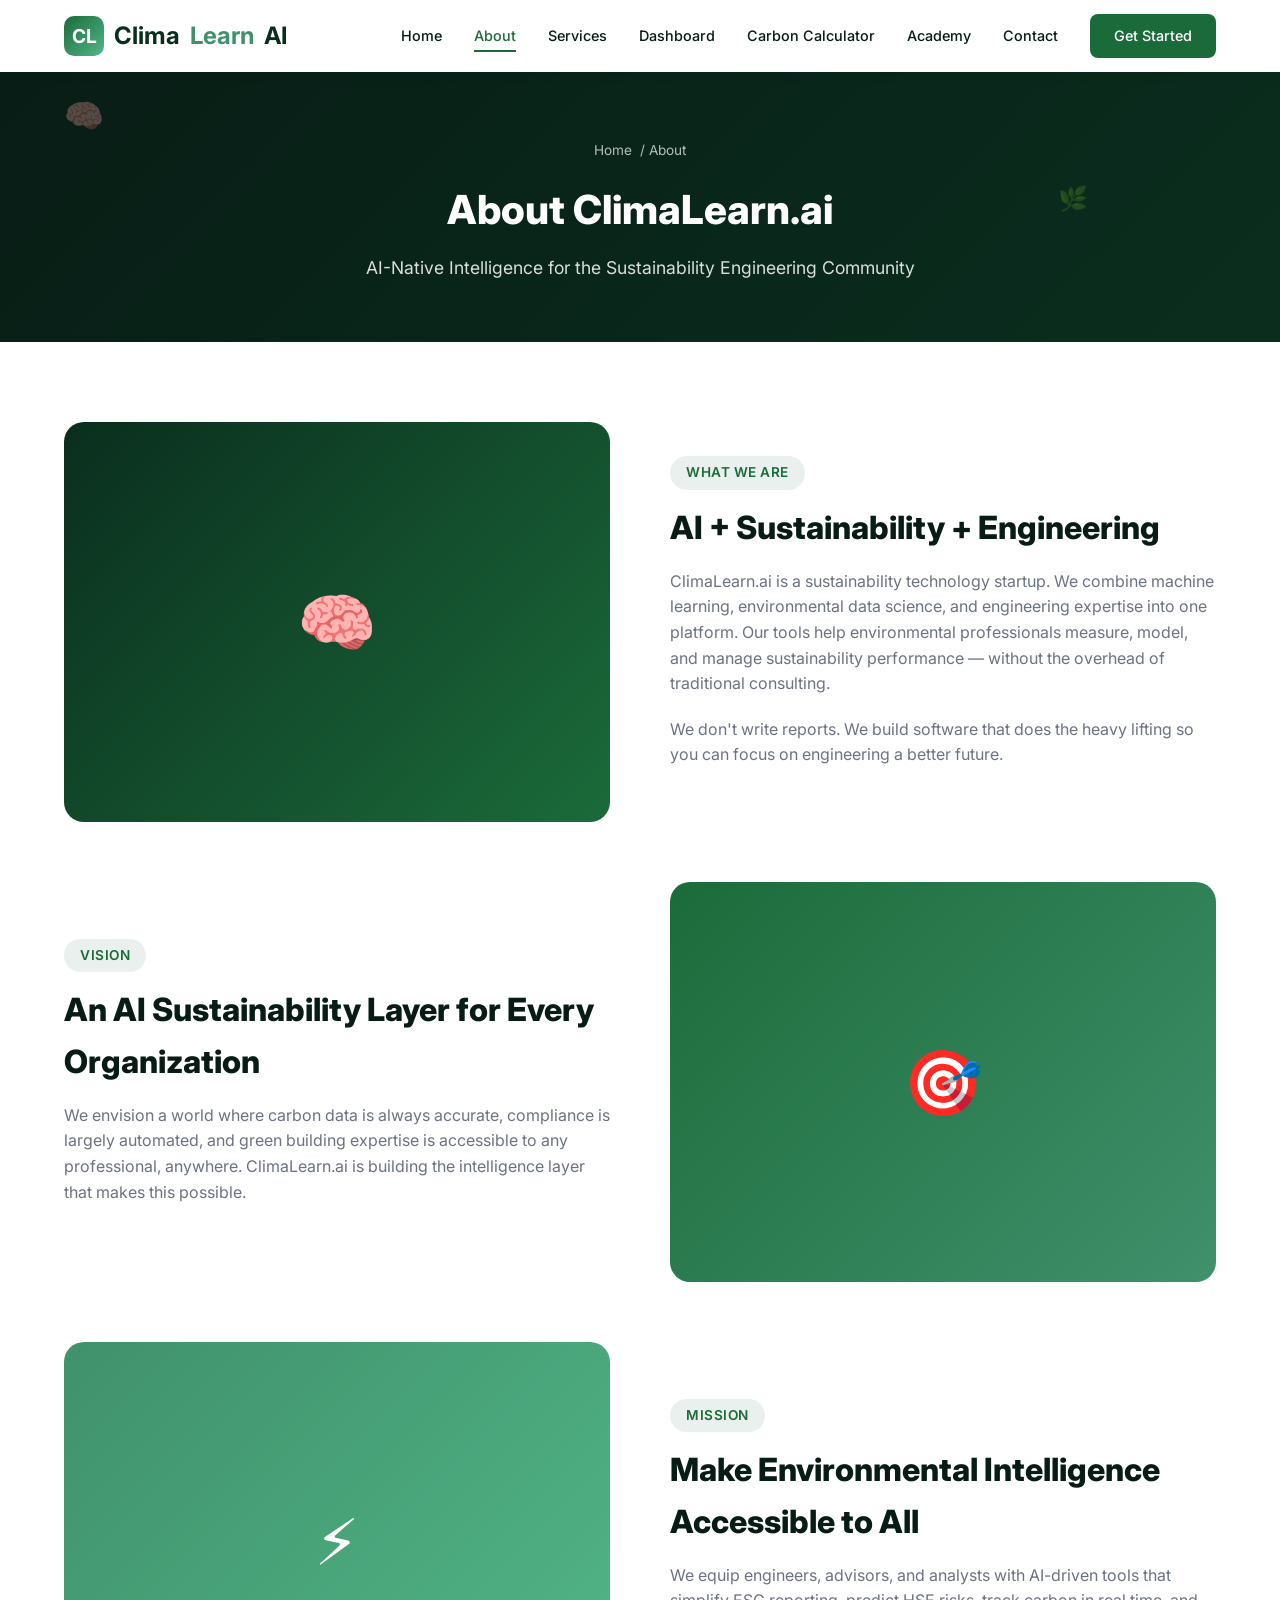
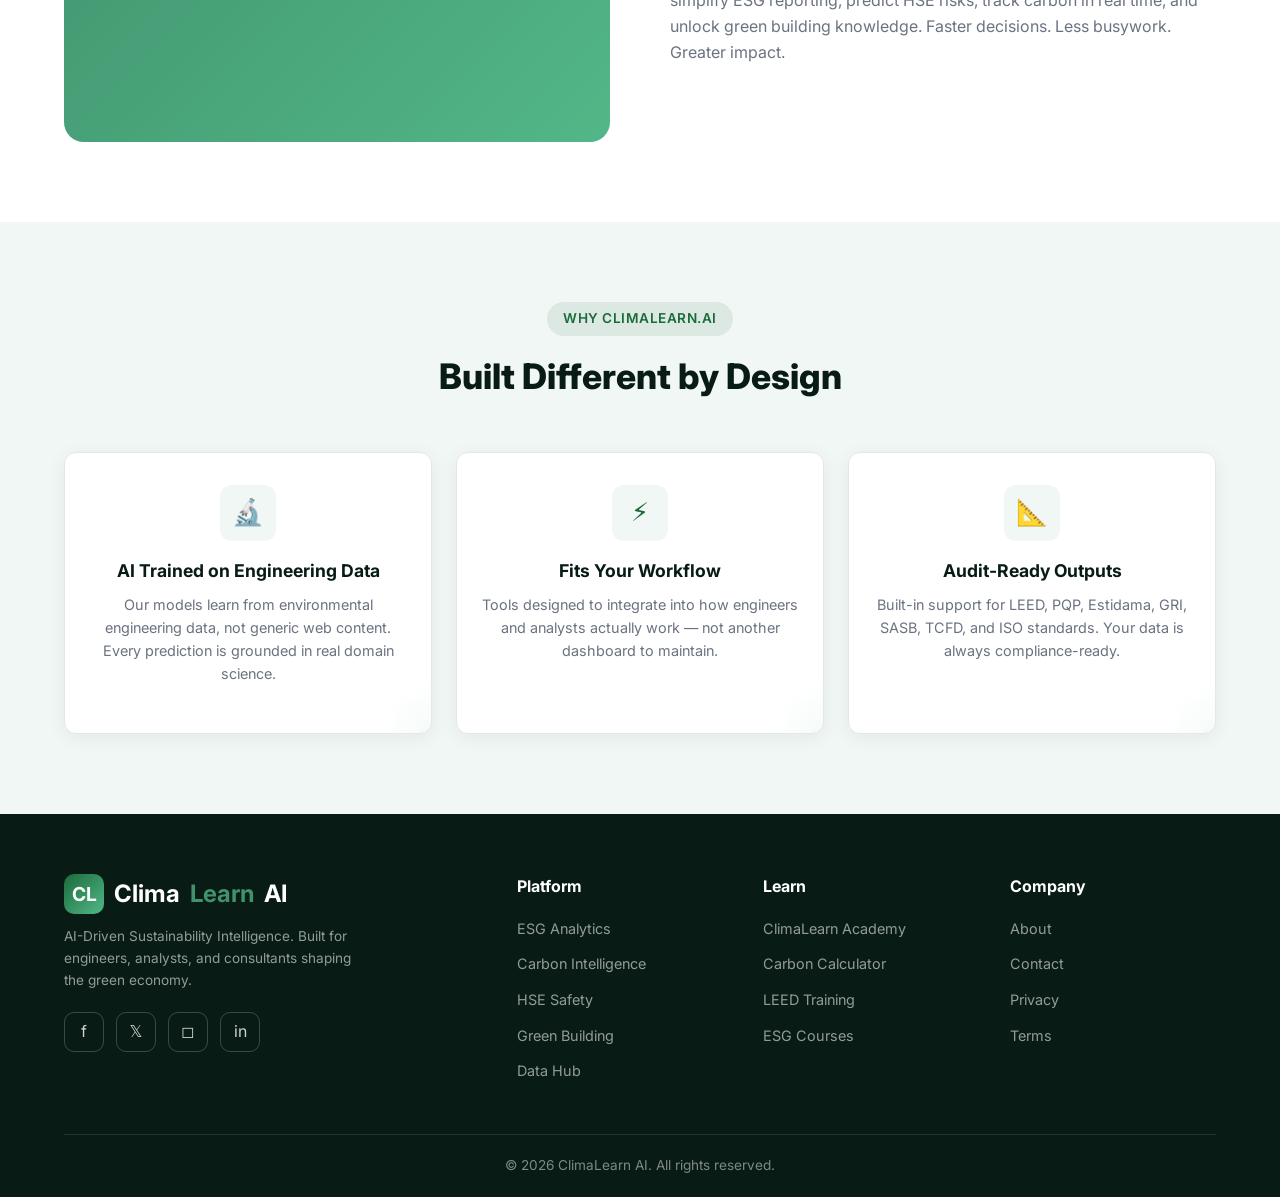
==== commit c77b9721: "Restructure: move Scope 1/2/3 calculators to Carbon Calculator, remove Pathways page, add Carbon Foo" ====
--- a/about.html
+++ b/about.html
@@ -20,7 +20,6 @@
         <a href="about.html">About</a>
         <a href="services.html">Services</a>
         <a href="dashboard.html">Dashboard</a>
-        <a href="reduction-pathways.html">Pathways</a>
         <a href="carbon-calculator.html">Carbon Calculator</a>
         <a href="courses.html">Academy</a>
         <a href="contact.html">Contact</a>
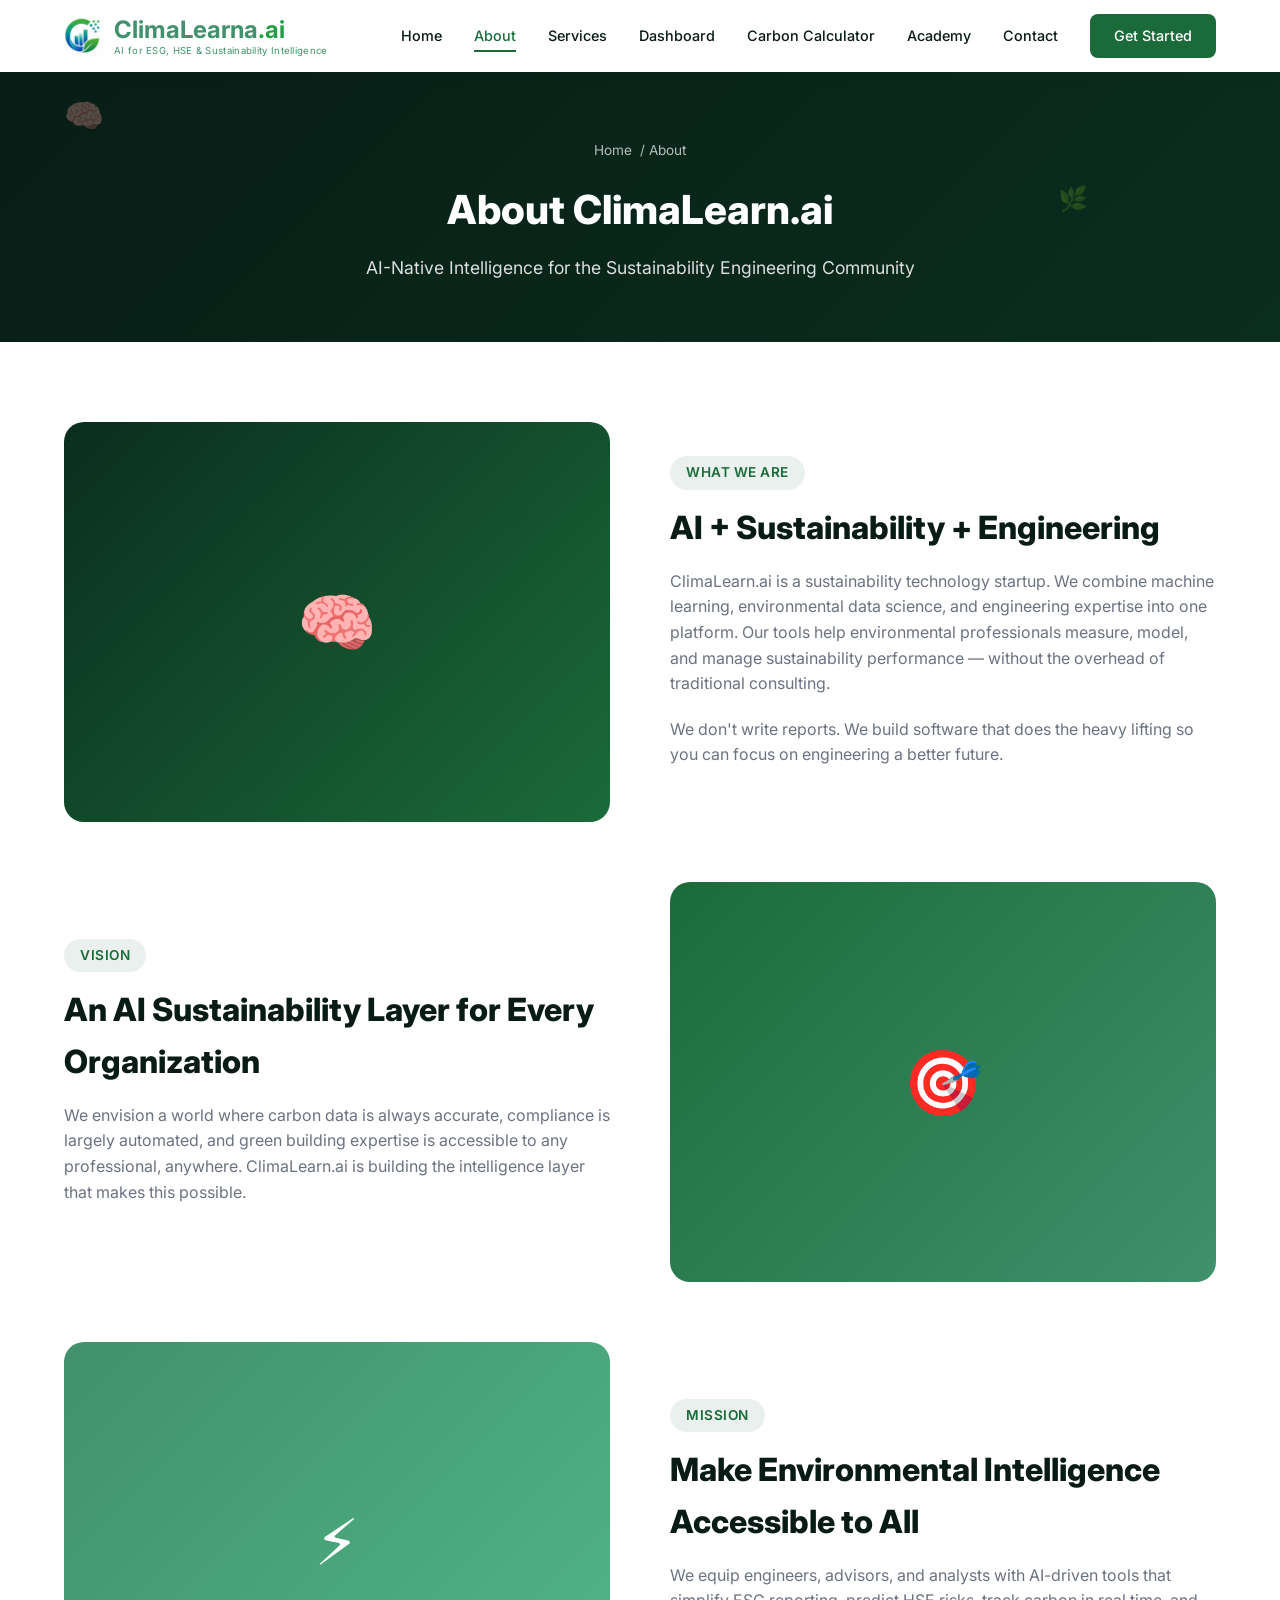
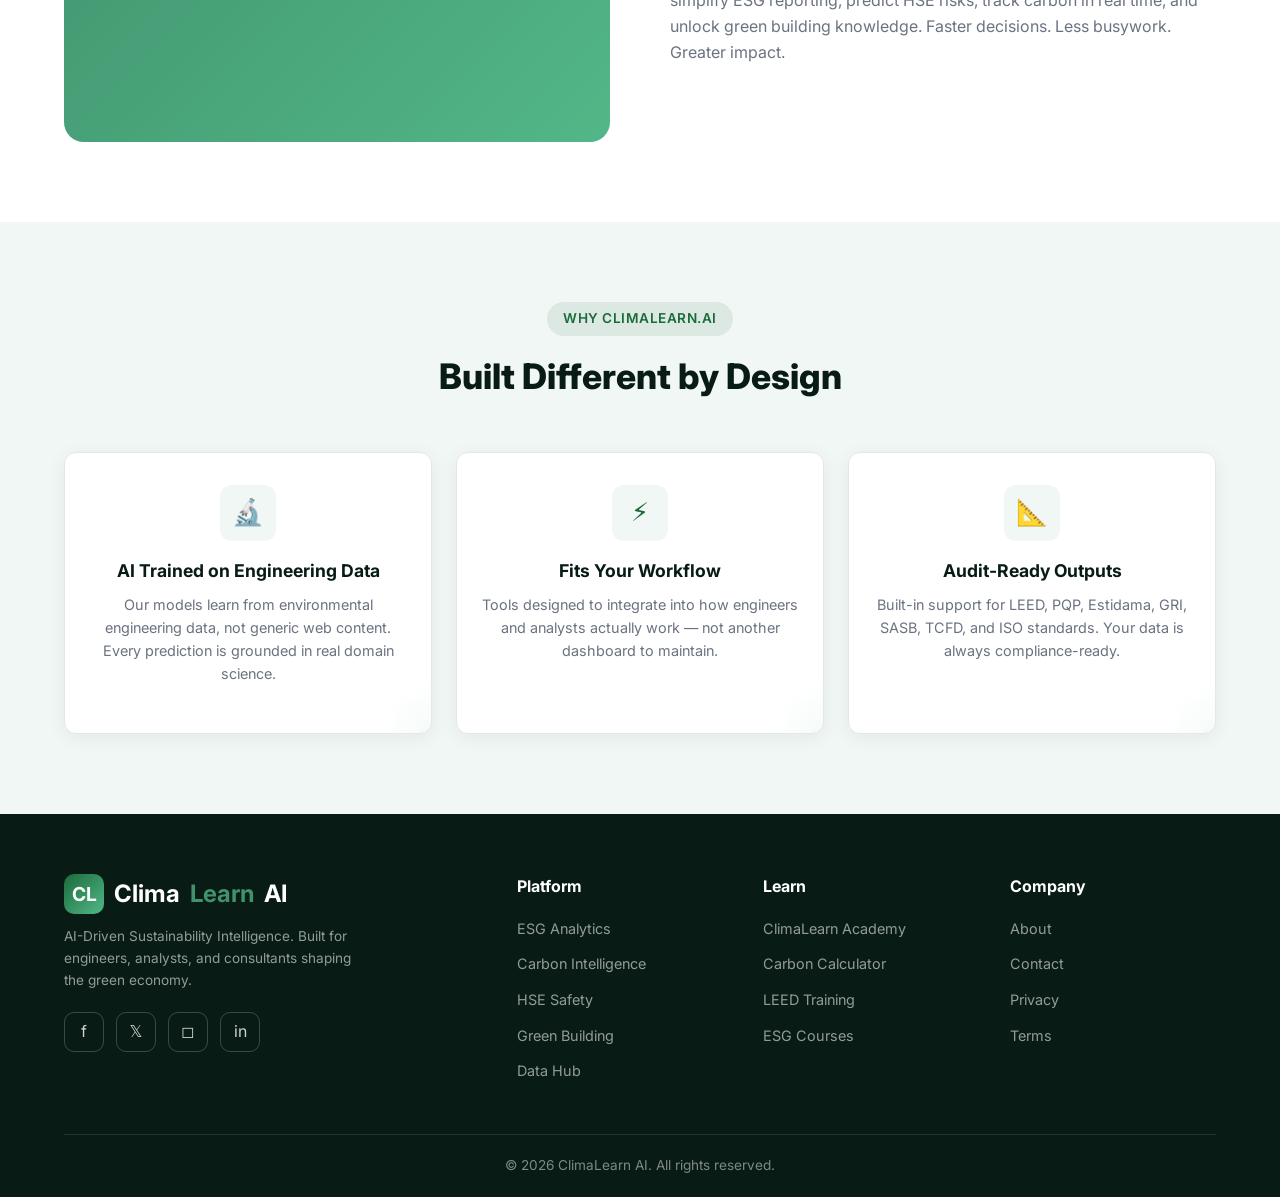
==== commit c0329c1e: "Add logo image to header/footer, rebrand to ClimaLearna.ai with tagline" ====
--- a/about.html
+++ b/about.html
@@ -11,8 +11,11 @@
   <header class="header">
     <div class="container header-inner">
       <a href="index.html" class="logo">
-        <div class="logo-icon">CL</div>
-        Clima<span>Learn</span> AI
+        <img src="images/logo.png" alt="ClimaLearna.ai" class="logo-img">
+        <span class="logo-text">
+          <span class="logo-brand">ClimaLearna<span class="ai-dot">.ai</span></span>
+          <span class="logo-tagline">AI for ESG, HSE &amp; Sustainability Intelligence</span>
+        </span>
       </a>
       <button class="mobile-toggle">☰</button>
       <nav class="nav">
--- a/css/style.css
+++ b/css/style.css
@@ -82,6 +82,38 @@
   font-size: 1.5rem;
   font-weight: 700;
   color: var(--primary-dark);
+  text-decoration: none;
+}
+
+.logo-img {
+  width: 40px;
+  height: 40px;
+  border-radius: 10px;
+  object-fit: cover;
+}
+
+.logo-text {
+  display: flex;
+  flex-direction: column;
+  line-height: 1.2;
+}
+
+.logo-brand {
+  font-size: 1.5rem;
+  font-weight: 700;
+  color: #1A2436;
+}
+
+.logo-brand .ai-dot {
+  color: #23A047;
+}
+
+.logo-tagline {
+  font-size: 0.6rem;
+  color: #71717A;
+  font-weight: 400;
+  letter-spacing: 0.3px;
+  white-space: nowrap;
 }
 
 .logo-icon {
@@ -167,56 +199,90 @@
 
 /* Hero */
 .hero {
-  padding: 140px 0 80px;
-  background: linear-gradient(135deg, var(--light) 0%, #d8f3dc 100%);
+  padding: 120px 0 80px;
+  background: #FFFFFF;
   position: relative;
   overflow: hidden;
-}
-
-.hero::before {
-  content: '';
-  position: absolute;
-  top: -50%;
-  right: -20%;
-  width: 600px;
-  height: 600px;
-  background: radial-gradient(circle, rgba(82, 183, 136, 0.15) 0%, transparent 70%);
-  border-radius: 50%;
 }
 
 .hero .container {
   display: grid;
   grid-template-columns: 1fr 1fr;
-  gap: 60px;
+  gap: 80px;
   align-items: center;
   position: relative;
   z-index: 1;
 }
 
+.hero-tag {
+  display: inline-block;
+  color: #71717A;
+  font-size: 0.75rem;
+  font-weight: 600;
+  letter-spacing: 2px;
+  text-transform: uppercase;
+  margin-bottom: 20px;
+}
+
 .hero-content h1 {
-  font-size: 3rem;
+  font-size: 3.2rem;
   font-weight: 800;
-  line-height: 1.2;
-  color: var(--dark);
-  margin-bottom: 20px;
-}
-
-.hero-content h1 span {
-  color: var(--primary);
-  position: relative;
+  line-height: 1.15;
+  color: #1A2436;
+  margin-bottom: 0;
+}
+
+.hero-content .text-green {
+  color: #23A047;
 }
 
 .hero-content p {
-  font-size: 1.1rem;
-  color: var(--gray);
-  margin-bottom: 32px;
-  max-width: 540px;
+  font-size: 1rem;
+  color: #71717A;
+  line-height: 1.7;
+  margin: 24px 0 36px;
+  max-width: 520px;
 }
 
 .hero-buttons {
   display: flex;
-  gap: 16px;
+  gap: 14px;
   flex-wrap: wrap;
+}
+
+.hero-buttons a {
+  text-decoration: none;
+  display: inline-flex;
+  align-items: center;
+  gap: 6px;
+  padding: 14px 32px;
+  border-radius: 8px;
+  font-weight: 600;
+  font-size: 0.9rem;
+  transition: all 0.3s;
+}
+
+.hero-buttons .btn-primary {
+  background: #23A047;
+  color: white;
+  border: none;
+}
+
+.hero-buttons .btn-primary:hover {
+  background: #1b8a3a;
+  transform: translateY(-1px);
+  box-shadow: 0 8px 24px rgba(35, 160, 71, 0.25);
+}
+
+.hero-buttons .btn-outline-custom {
+  background: white;
+  border: 1.5px solid #23A047;
+  color: #23A047;
+}
+
+.hero-buttons .btn-outline-custom:hover {
+  background: #f0fdf4;
+  transform: translateY(-1px);
 }
 
 .btn {
@@ -268,29 +334,48 @@
 .hero-image {
   display: flex;
   justify-content: center;
-}
-
-.hero-illustration {
+  align-items: center;
+  position: relative;
+}
+
+.hero-globe {
+  width: 420px;
+  height: 420px;
+  position: relative;
+  display: flex;
+  align-items: center;
+  justify-content: center;
+}
+
+.hero-globe svg {
   width: 100%;
-  max-width: 500px;
-  height: 400px;
-  background: linear-gradient(135deg, var(--primary-light), var(--accent), var(--secondary));
-  border-radius: 20px;
-  display: flex;
-  align-items: center;
-  justify-content: center;
-  color: white;
-  font-size: 5rem;
-  position: relative;
-  overflow: hidden;
-}
-
-.hero-illustration::before {
-  content: '';
+  height: 100%;
+}
+
+/* Light chart bars behind globe */
+.hero-globe-bg {
   position: absolute;
   inset: 0;
-  background: url("data:image/svg+xml,%3Csvg xmlns='http://www.w3.org/2000/svg' viewBox='0 0 800 800'%3E%3Cpath fill='%23ffffff' fill-opacity='0.1' d='M400 0C179.1 0 0 179.1 0 400s179.1 400 400 400 400-179.1 400-400S620.9 0 400 0z'/%3E%3C/svg%3E") center/cover;
-  opacity: 0.3;
+  display: flex;
+  align-items: center;
+  justify-content: center;
+  pointer-events: none;
+}
+
+.hero-globe-bg svg {
+  width: 100%;
+  height: 100%;
+  opacity: 0.35;
+}
+
+/* Leaves */
+.hero-leaves {
+  position: absolute;
+  bottom: -5px;
+  right: -5px;
+  width: 90px;
+  height: 90px;
+  z-index: 2;
 }
 
 /* Stats Bar */
@@ -1028,12 +1113,7 @@
 .service-card:nth-child(6) .service-icon { animation: float 5.8s ease-in-out infinite; animation-delay: -2.5s; }
 
 /* Hero decorative shapes */
-.hero-shape {
-  position: absolute;
-  border-radius: 50%;
-  pointer-events: none;
-  z-index: 0;
-}
+
 
 .hero-shape-1 {
   width: 80px;
@@ -1105,21 +1185,34 @@
 
 /* Responsive */
 @media (max-width: 968px) {
+  .hero {
+    padding: 100px 0 60px;
+  }
+
   .hero .container {
     grid-template-columns: 1fr;
     text-align: center;
+    gap: 48px;
   }
 
   .hero-content p {
-    margin: 0 auto 32px;
+    margin: 24px auto 36px;
   }
 
   .hero-buttons {
     justify-content: center;
   }
 
-  .hero-illustration {
+  .hero-globe {
+    width: 300px;
     height: 300px;
+  }
+
+  .hero-leaves {
+    width: 65px;
+    height: 65px;
+    bottom: 0;
+    right: 0;
   }
 
   .services-grid,
@@ -1184,6 +1277,16 @@
     font-size: 2rem;
   }
 
+  .hero-globe {
+    width: 240px;
+    height: 240px;
+  }
+
+  .hero-leaves {
+    width: 50px;
+    height: 50px;
+  }
+
   .section-header h2 {
     font-size: 1.6rem;
   }
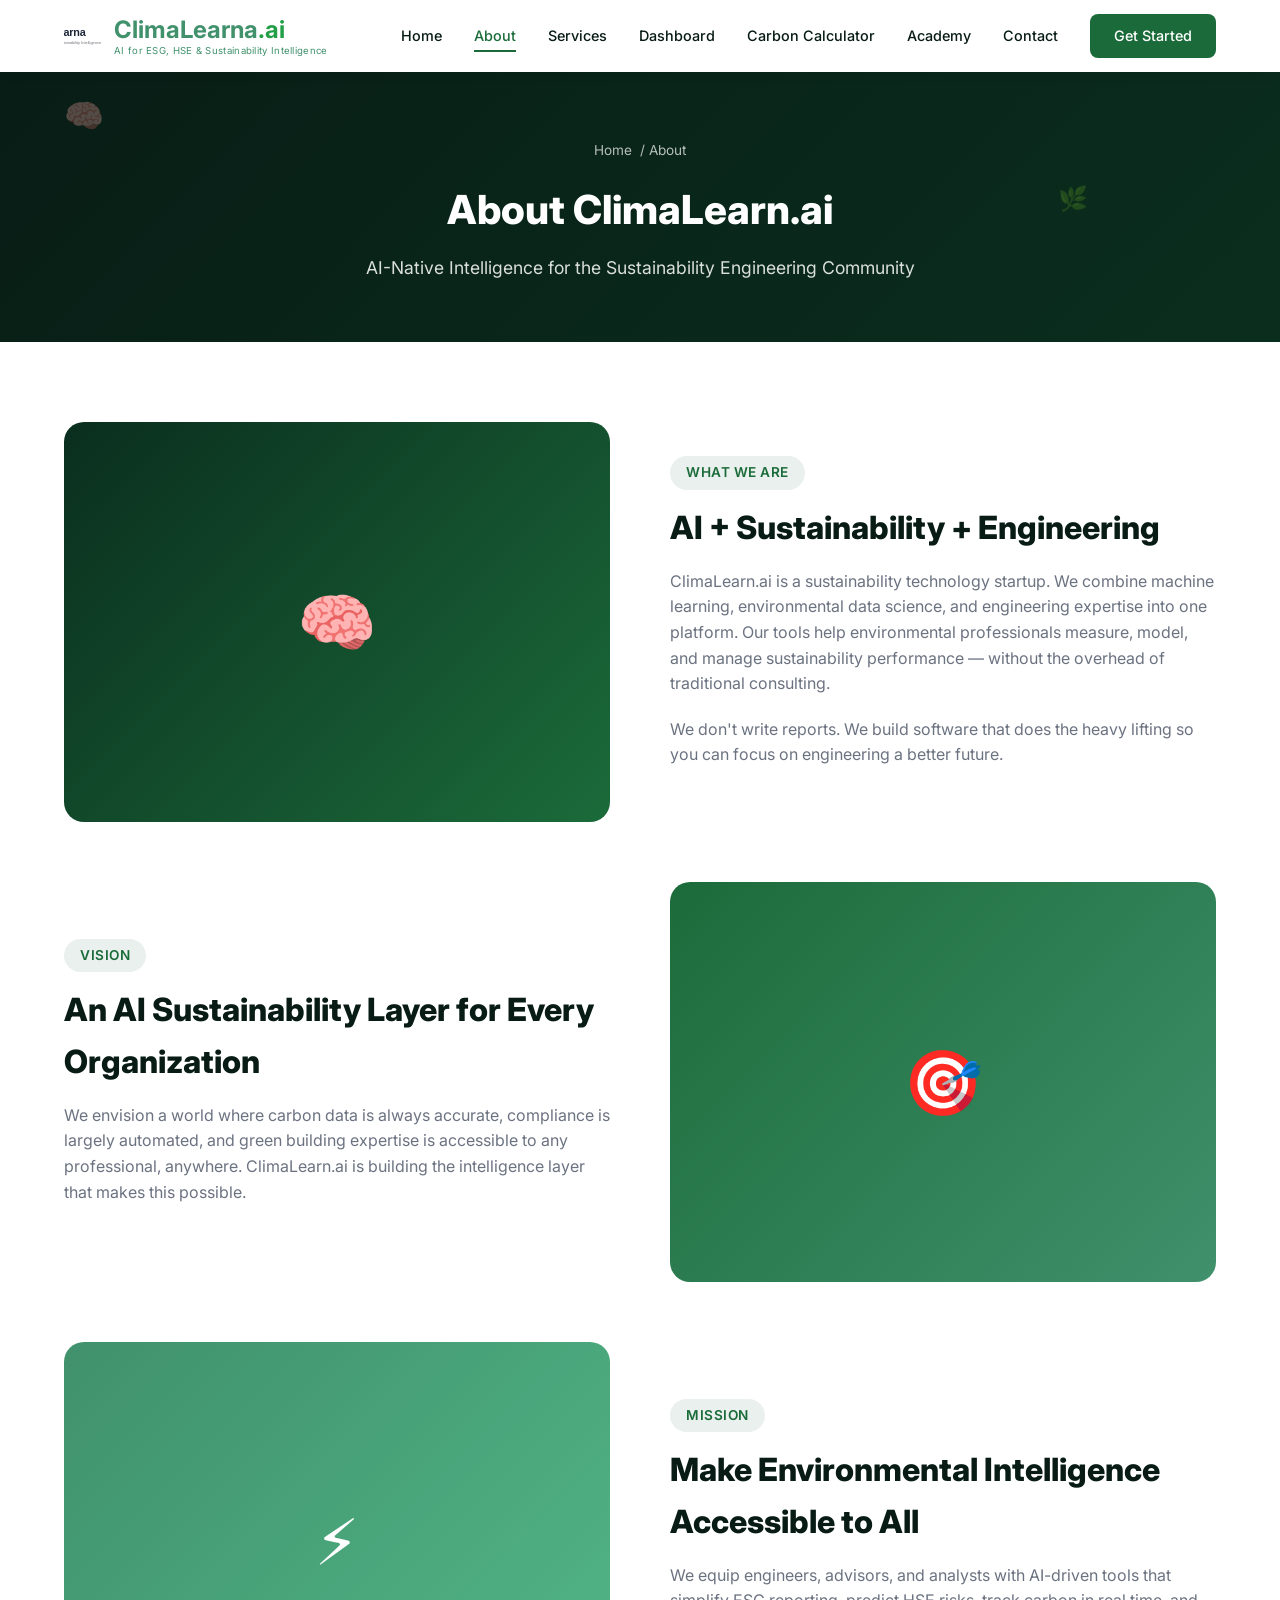
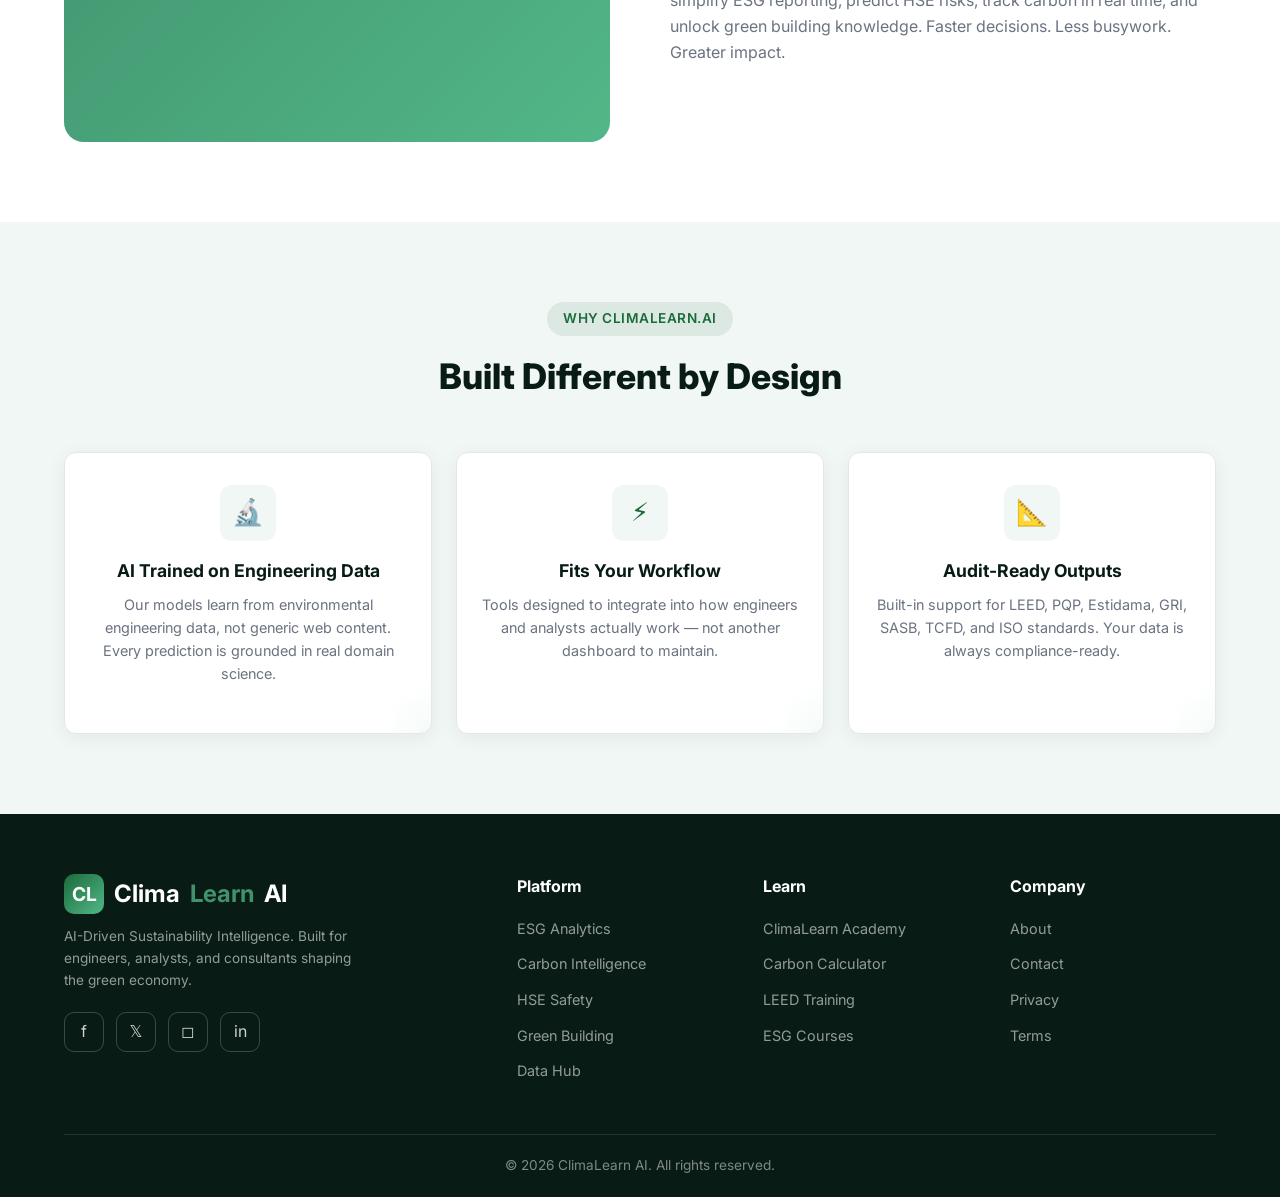
==== commit ec487e1c: "Create vector SVG logo: green circle icon with leaf/network, ClimaLearna.ai typography, tagline" ====
--- a/about.html
+++ b/about.html
@@ -11,7 +11,7 @@
   <header class="header">
     <div class="container header-inner">
       <a href="index.html" class="logo">
-        <img src="images/logo.png" alt="ClimaLearna.ai" class="logo-img">
+        <img src="images/logo.svg" alt="ClimaLearna.ai" class="logo-img">
         <span class="logo-text">
           <span class="logo-brand">ClimaLearna<span class="ai-dot">.ai</span></span>
           <span class="logo-tagline">AI for ESG, HSE &amp; Sustainability Intelligence</span>
--- a/css/style.css
+++ b/css/style.css
@@ -199,7 +199,7 @@
 
 /* Hero */
 .hero {
-  padding: 120px 0 80px;
+  padding: 60px 0 80px;
   background: #FFFFFF;
   position: relative;
   overflow: hidden;
@@ -212,6 +212,44 @@
   align-items: center;
   position: relative;
   z-index: 1;
+}
+
+.hero-brand {
+  display: flex;
+  align-items: center;
+  gap: 12px;
+  margin-bottom: 28px;
+}
+
+.hero-brand-img {
+  width: 44px;
+  height: 44px;
+  border-radius: 10px;
+  object-fit: cover;
+}
+
+.hero-brand-text {
+  display: flex;
+  flex-direction: column;
+  line-height: 1.2;
+}
+
+.hero-brand-name {
+  font-size: 1.4rem;
+  font-weight: 700;
+  color: #1A2436;
+}
+
+.hero-brand-dot {
+  color: #23A047;
+}
+
+.hero-brand-tagline {
+  font-size: 0.6rem;
+  color: #71717A;
+  font-weight: 400;
+  letter-spacing: 0.3px;
+  white-space: nowrap;
 }
 
 .hero-tag {
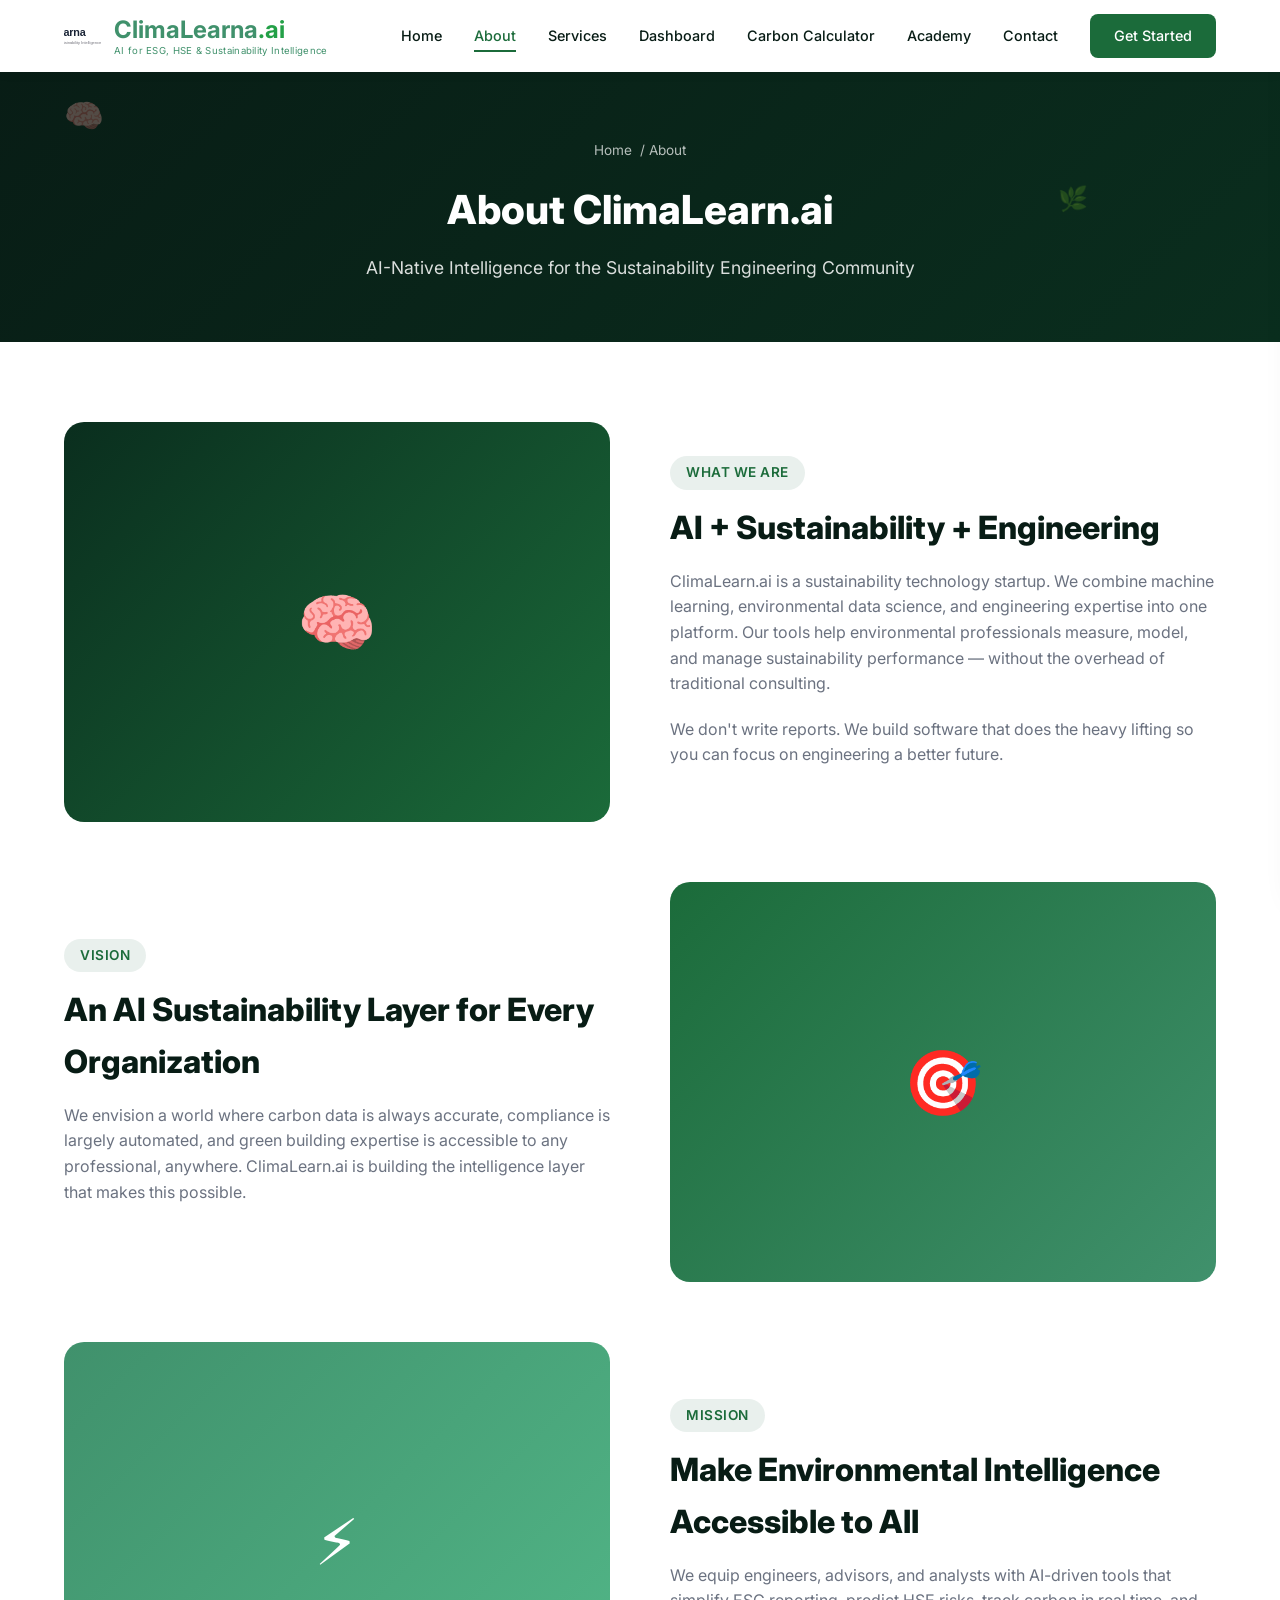
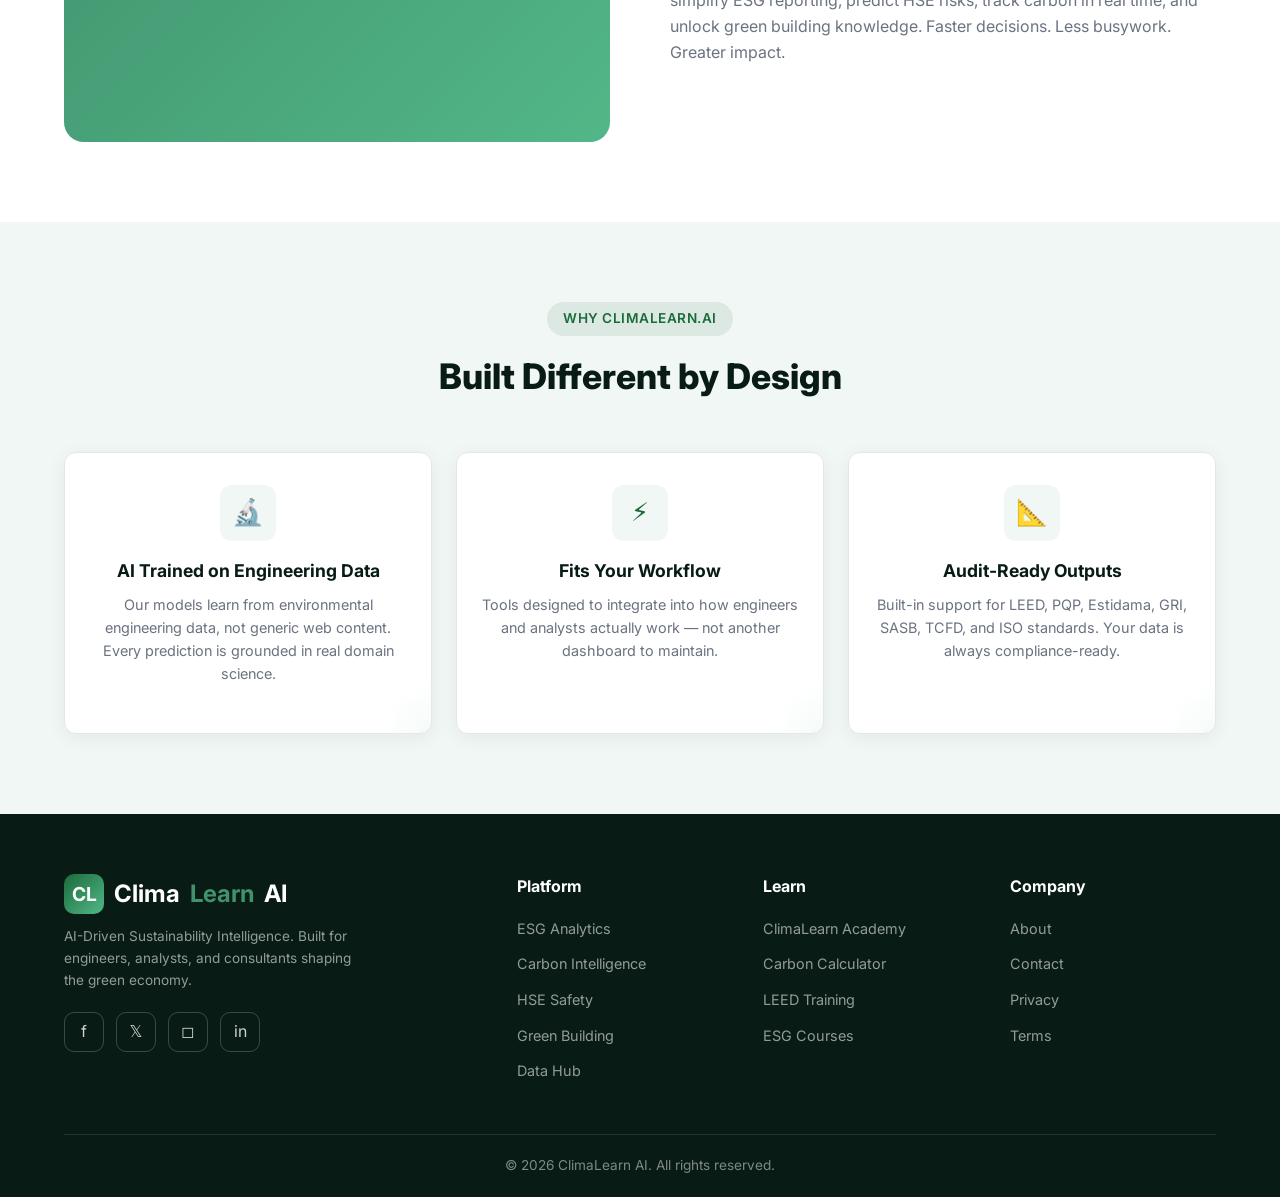
==== commit 31c32db1: "Change Services menu to click-triggered slide-out panel from right side" ====
--- a/about.html
+++ b/about.html
@@ -21,7 +21,17 @@
       <nav class="nav">
         <a href="index.html">Home</a>
         <a href="about.html">About</a>
-        <a href="services.html">Services</a>
+        <div class="nav-dropdown">
+          <a class="services-trigger">Services</a>
+          <div class="dropdown-menu">
+            <a href="services.html#esg">ESG Intelligence Engine</a>
+            <a href="services.html#carbon">Carbon Analytics</a>
+            <a href="services.html#hse">HSE Risk Engine</a>
+            <a href="services.html#building">Green Building Navigator</a>
+            <a href="services.html#data">Data Hub</a>
+            <a href="courses.html">ClimaLearn Academy</a>
+          </div>
+        </div>
         <a href="dashboard.html">Dashboard</a>
         <a href="carbon-calculator.html">Carbon Calculator</a>
         <a href="courses.html">Academy</a>
@@ -101,6 +111,23 @@
     </div>
   </section>
 
+  <!-- Services slide-out panel -->
+  <div class="services-panel-overlay" id="servicesOverlay"></div>
+  <div class="services-panel" id="servicesPanel">
+    <div class="services-panel-header">
+      <h3>Our Platform</h3>
+      <button class="services-panel-close" id="servicesPanelClose">✕</button>
+    </div>
+    <ul class="services-panel-list">
+      <li><a href="services.html#esg"><span class="panel-icon">📊</span> ESG Intelligence Engine</a></li>
+      <li><a href="services.html#carbon"><span class="panel-icon">🌡️</span> Carbon Analytics</a></li>
+      <li><a href="services.html#hse"><span class="panel-icon">🛡️</span> HSE Risk Engine</a></li>
+      <li><a href="services.html#building"><span class="panel-icon">🏗️</span> Green Building Navigator</a></li>
+      <li><a href="services.html#data"><span class="panel-icon">🔗</span> Data Hub</a></li>
+      <li><a href="courses.html"><span class="panel-icon">🎓</span> ClimaLearn Academy</a></li>
+    </ul>
+  </div>
+
   <footer class="footer">
     <div class="container">
       <div class="footer-grid">
--- a/css/style.css
+++ b/css/style.css
@@ -188,6 +188,173 @@
   color: var(--white) !important;
 }
 
+.nav-dropdown {
+  position: relative;
+}
+
+.nav-dropdown > a {
+  cursor: pointer;
+}
+
+.dropdown-menu {
+  position: absolute;
+  top: 100%;
+  left: 0;
+  min-width: 220px;
+  background: white;
+  border-radius: 10px;
+  box-shadow: 0 12px 40px rgba(0,0,0,0.1);
+  padding: 8px 0;
+  opacity: 0;
+  visibility: hidden;
+  transform: translateY(-6px);
+  transition: all 0.25s ease;
+  z-index: 100;
+  border: 1px solid var(--light-gray);
+}
+
+.nav-dropdown:hover .dropdown-menu {
+  opacity: 1;
+  visibility: visible;
+  transform: translateY(0);
+}
+
+.dropdown-menu a {
+  display: block;
+  padding: 10px 20px;
+  font-size: 0.85rem;
+  color: var(--dark);
+  white-space: nowrap;
+  transition: background 0.2s, color 0.2s;
+}
+
+.dropdown-menu a:hover {
+  background: #f5f5f5;
+  color: var(--primary);
+}
+
+.dropdown-menu a::after {
+  display: none !important;
+}
+
+/* Slide-out Services menu */
+.services-panel-overlay {
+  position: fixed;
+  inset: 0;
+  background: rgba(0,0,0,0.3);
+  opacity: 0;
+  visibility: hidden;
+  transition: opacity 0.3s ease, visibility 0.3s ease;
+  z-index: 200;
+}
+
+.services-panel-overlay.open {
+  opacity: 1;
+  visibility: visible;
+}
+
+.services-panel {
+  position: fixed;
+  top: 0;
+  right: -320px;
+  width: 300px;
+  height: 100vh;
+  background: white;
+  box-shadow: -4px 0 30px rgba(0,0,0,0.1);
+  z-index: 201;
+  transition: right 0.35s cubic-bezier(0.22, 1, 0.36, 1);
+  display: flex;
+  flex-direction: column;
+  padding: 24px;
+}
+
+.services-panel.open {
+  right: 0;
+}
+
+.services-panel-header {
+  display: flex;
+  justify-content: space-between;
+  align-items: center;
+  padding-bottom: 20px;
+  border-bottom: 1px solid var(--light-gray);
+  margin-bottom: 16px;
+}
+
+.services-panel-header h3 {
+  font-size: 1rem;
+  font-weight: 700;
+  color: var(--dark);
+  margin: 0;
+}
+
+.services-panel-close {
+  width: 32px;
+  height: 32px;
+  border-radius: 8px;
+  border: none;
+  background: var(--light);
+  color: var(--gray);
+  font-size: 1.1rem;
+  cursor: pointer;
+  display: flex;
+  align-items: center;
+  justify-content: center;
+  transition: background 0.2s;
+}
+
+.services-panel-close:hover {
+  background: #e5e5e5;
+}
+
+.services-panel-list {
+  list-style: none;
+  padding: 0;
+  margin: 0;
+  flex: 1;
+}
+
+.services-panel-list li {
+  border-bottom: 1px solid #f5f5f5;
+}
+
+.services-panel-list li:last-child {
+  border-bottom: none;
+}
+
+.services-panel-list a {
+  display: flex;
+  align-items: center;
+  gap: 12px;
+  padding: 14px 8px;
+  color: var(--dark);
+  font-size: 0.9rem;
+  font-weight: 500;
+  transition: background 0.2s, color 0.2s;
+  border-radius: 8px;
+}
+
+.services-panel-list a:hover {
+  background: #f5f5f5;
+  color: var(--primary);
+}
+
+.services-panel-list .panel-icon {
+  width: 32px;
+  height: 32px;
+  border-radius: 8px;
+  display: flex;
+  align-items: center;
+  justify-content: center;
+  font-size: 1rem;
+  background: var(--light);
+  flex-shrink: 0;
+}
+
+.services-trigger {
+  cursor: pointer;
+}
+
 .mobile-toggle {
   display: none;
   background: none;
